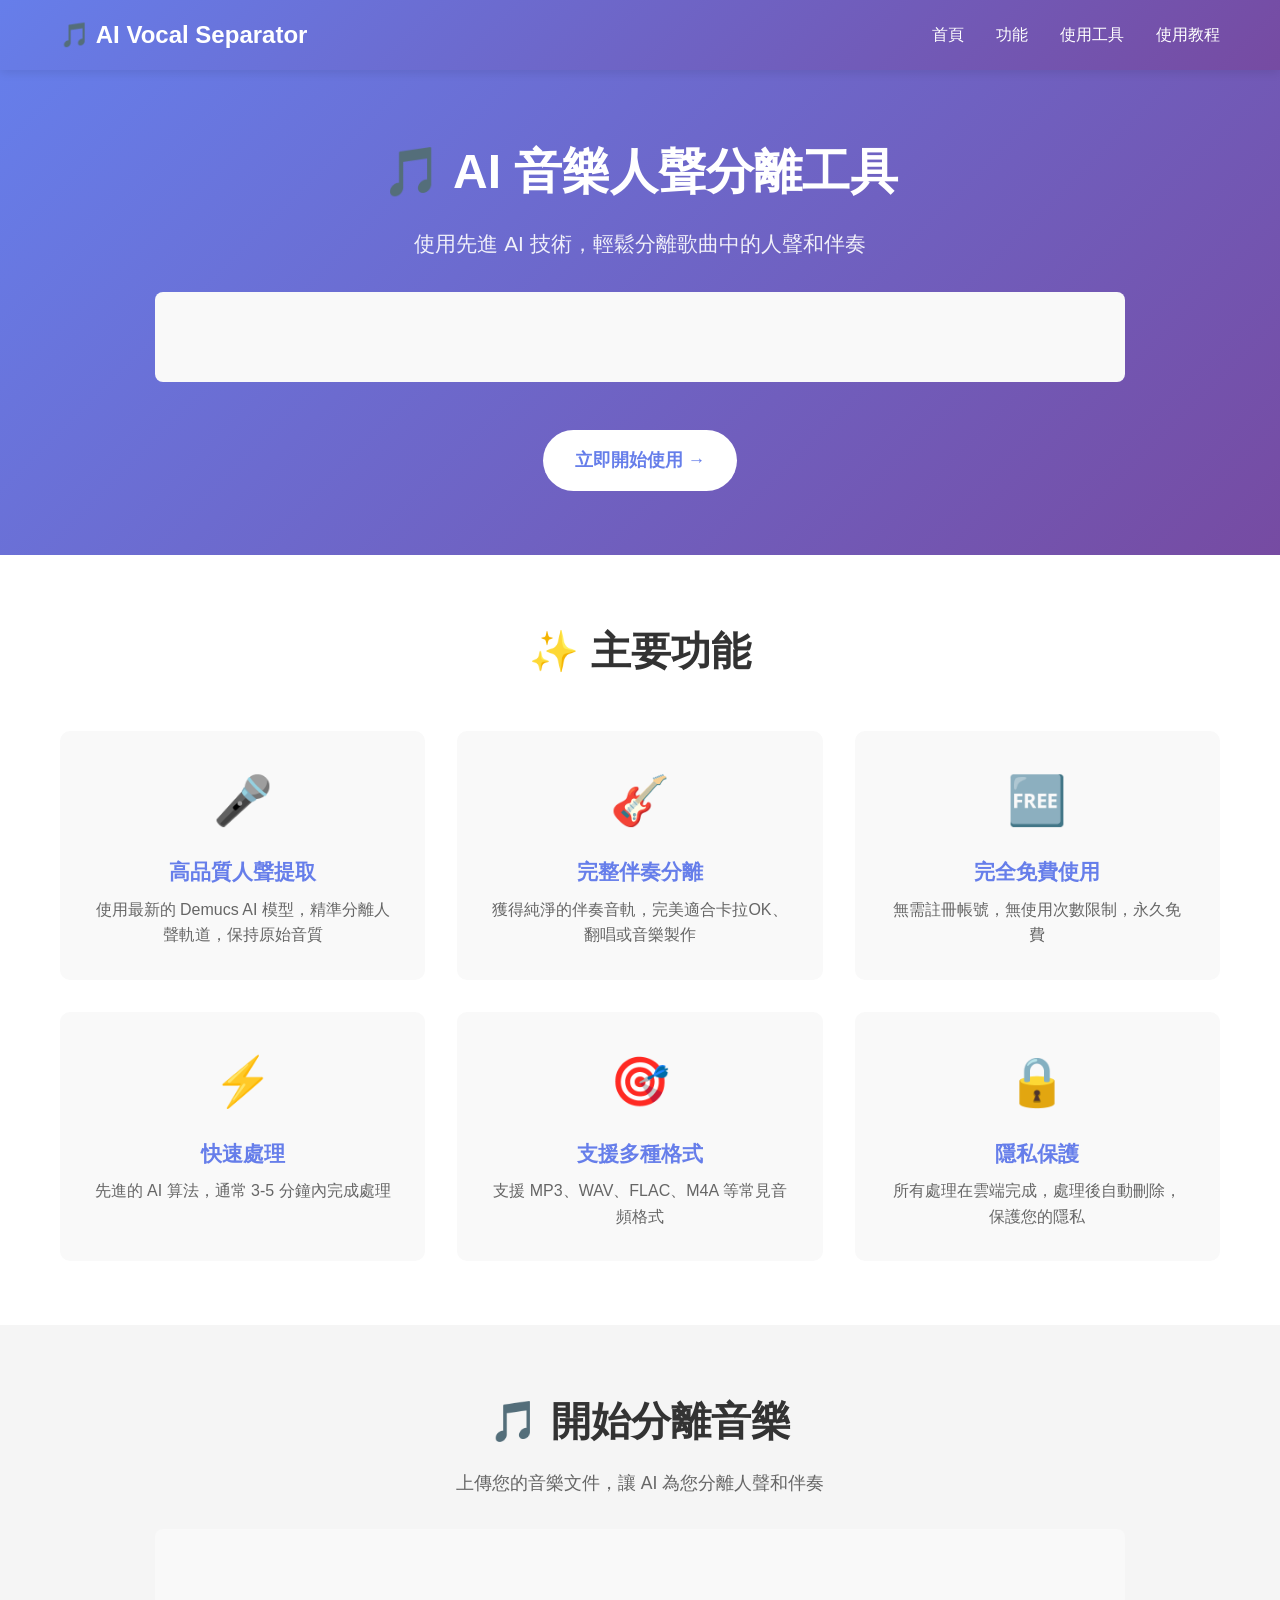
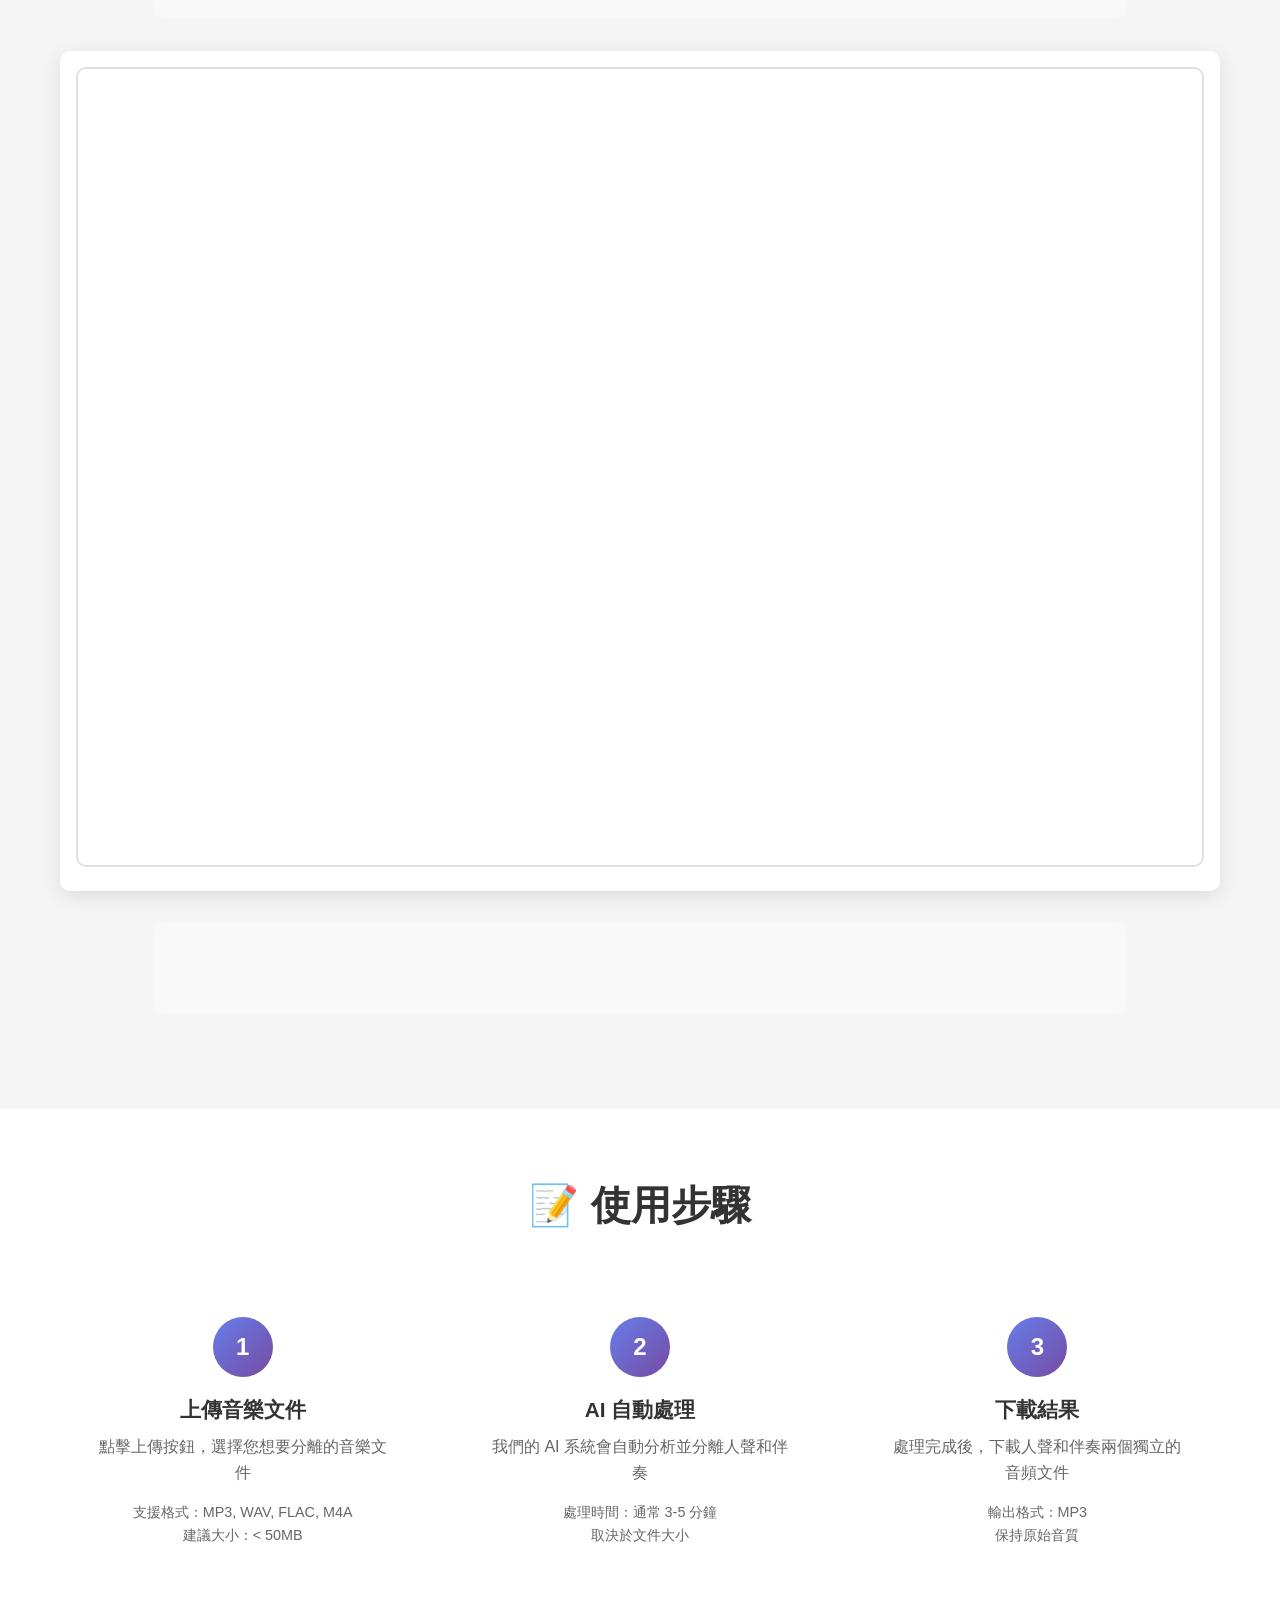
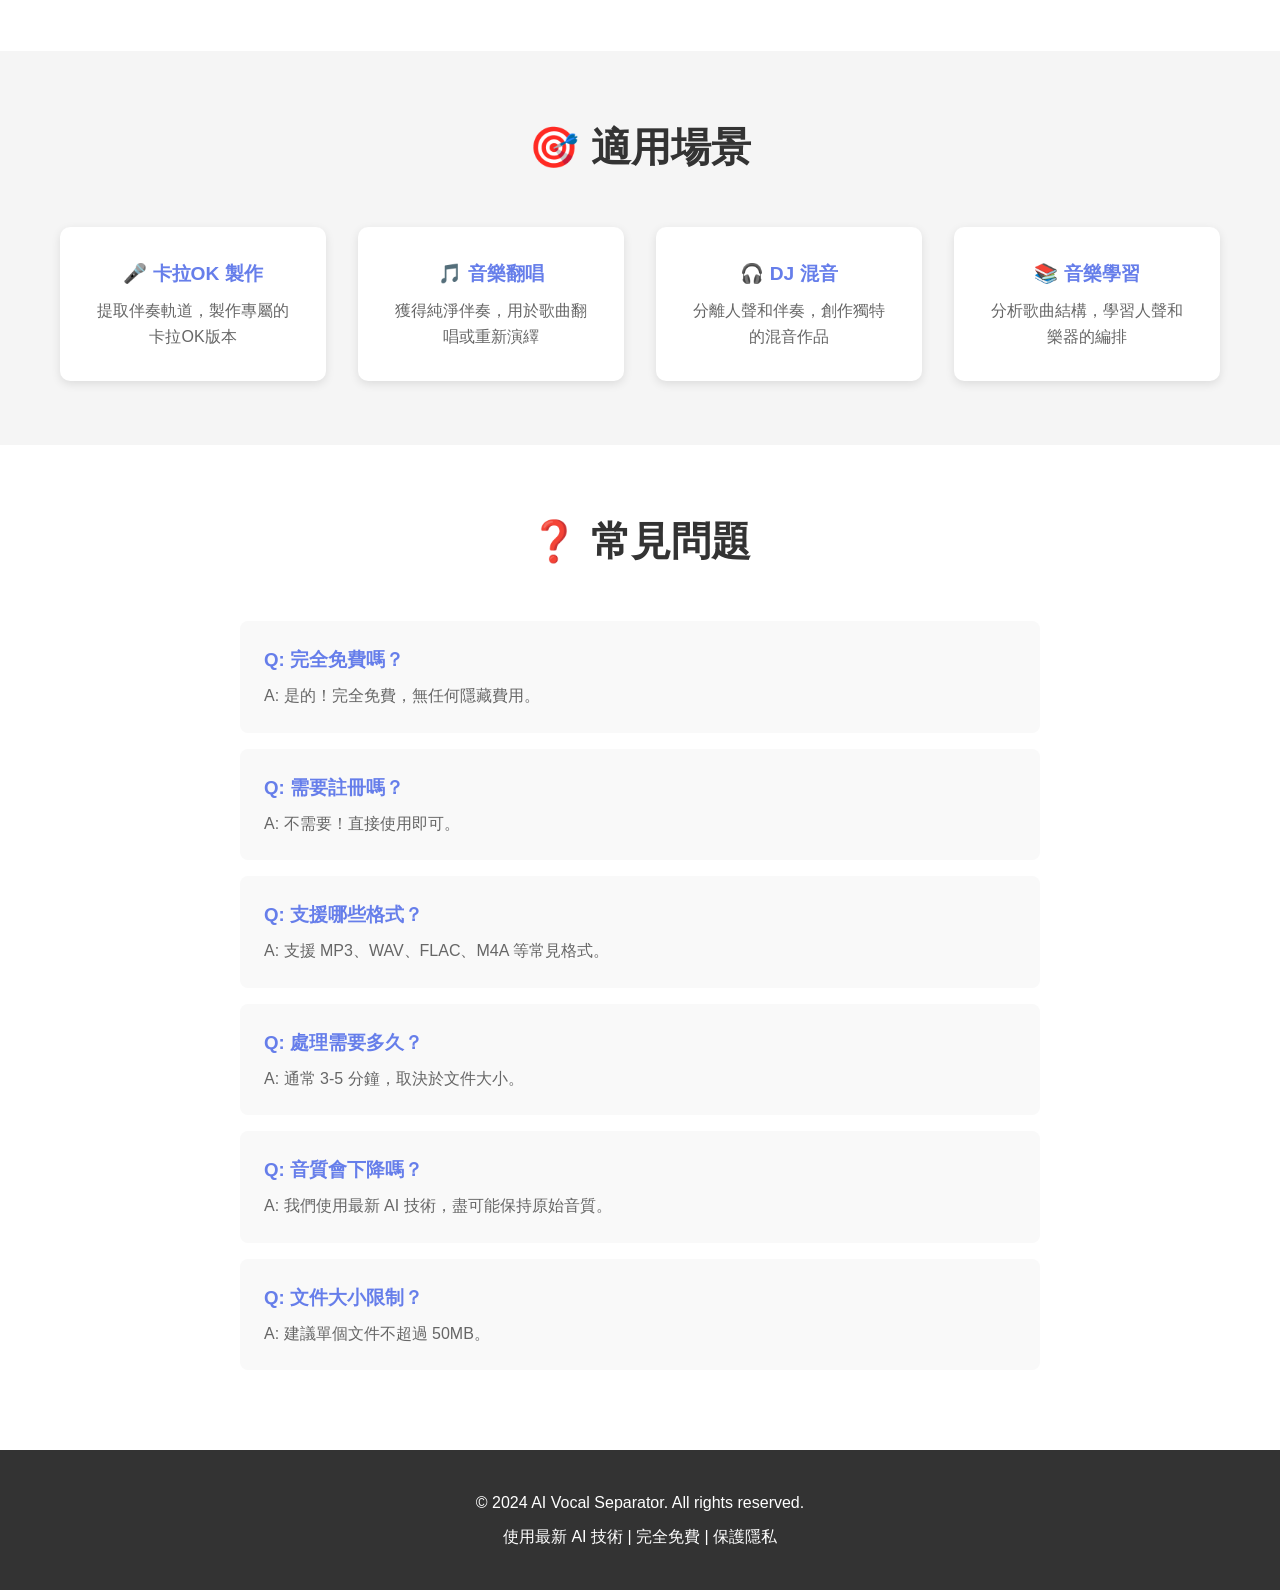
==== index.html @ 7d1c1df6 "Initial commit: Vocal Separator website" ====
<!DOCTYPE html>
<html lang="zh-TW">
<head>
    <meta charset="UTF-8">
    <meta name="viewport" content="width=device-width, initial-scale=1.0">
    <meta name="description" content="使用先進 AI 技術免費分離歌曲中的人聲和伴奏。支援 MP3、WAV 等格式，高品質輸出。">
    <meta name="keywords" content="vocal separator, 人聲分離, AI 音樂, 伴奏提取, karaoke maker">
    <title>🎵 AI 音樂人聲分離工具 - 免費在線使用</title>
    
    <!-- AdSense 代碼 - 在這裡添加你的 AdSense 代碼 -->
    <script async src="https://pagead2.googlesyndication.com/pagead/js/adsbygoogle.js?client=ca-pub-2844134165b0925"
     crossorigin="anonymous"></script>
    
    <link rel="stylesheet" href="styles.css">
</head>
<body>
    <!-- 頂部導航 -->
    <nav class="navbar">
        <div class="container">
            <div class="logo">🎵 AI Vocal Separator</div>
            <div class="nav-links">
                <a href="#home">首頁</a>
                <a href="#features">功能</a>
                <a href="#tool">使用工具</a>
                <a href="#how-to">使用教程</a>
            </div>
        </div>
    </nav>

    <!-- 主要內容 -->
    <main>
        <!-- 首頁區塊 -->
        <section id="home" class="hero">
            <div class="container">
                <h1>🎵 AI 音樂人聲分離工具</h1>
                <p class="subtitle">使用先進 AI 技術，輕鬆分離歌曲中的人聲和伴奏</p>
                
                <!-- AdSense 廣告位 1 -->
                <div class="ad-container">
                    <!-- 橫幅廣告 -->
                    <ins class="adsbygoogle"
                         style="display:block"
                         data-ad-client="ca-pub-2844134165b0925"
                         data-ad-slot="YOUR_AD_SLOT_ID"
                         data-ad-format="auto"
                         data-full-width-responsive="true"></ins>
                    <script>
                         (adsbygoogle = window.adsbygoogle || []).push({});
                    </script>
                </div>
                
                <a href="#tool" class="cta-button">立即開始使用 →</a>
            </div>
        </section>

        <!-- 功能介紹 -->
        <section id="features" class="features">
            <div class="container">
                <h2>✨ 主要功能</h2>
                <div class="feature-grid">
                    <div class="feature-card">
                        <div class="feature-icon">🎤</div>
                        <h3>高品質人聲提取</h3>
                        <p>使用最新的 Demucs AI 模型，精準分離人聲軌道，保持原始音質</p>
                    </div>
                    
                    <div class="feature-card">
                        <div class="feature-icon">🎸</div>
                        <h3>完整伴奏分離</h3>
                        <p>獲得純淨的伴奏音軌，完美適合卡拉OK、翻唱或音樂製作</p>
                    </div>
                    
                    <div class="feature-card">
                        <div class="feature-icon">🆓</div>
                        <h3>完全免費使用</h3>
                        <p>無需註冊帳號，無使用次數限制，永久免費</p>
                    </div>
                    
                    <div class="feature-card">
                        <div class="feature-icon">⚡</div>
                        <h3>快速處理</h3>
                        <p>先進的 AI 算法，通常 3-5 分鐘內完成處理</p>
                    </div>
                    
                    <div class="feature-card">
                        <div class="feature-icon">🎯</div>
                        <h3>支援多種格式</h3>
                        <p>支援 MP3、WAV、FLAC、M4A 等常見音頻格式</p>
                    </div>
                    
                    <div class="feature-card">
                        <div class="feature-icon">🔒</div>
                        <h3>隱私保護</h3>
                        <p>所有處理在雲端完成，處理後自動刪除，保護您的隱私</p>
                    </div>
                </div>
            </div>
        </section>

        <!-- 工具區塊 -->
        <section id="tool" class="tool-section">
            <div class="container">
                <h2>🎵 開始分離音樂</h2>
                <p class="section-subtitle">上傳您的音樂文件，讓 AI 為您分離人聲和伴奏</p>
                
                <!-- AdSense 廣告位 2 -->
                <div class="ad-container">
                    <ins class="adsbygoogle"
                         style="display:block"
                         data-ad-client="ca-pub-2844134165b0925"
                         data-ad-slot="YOUR_AD_SLOT_ID"
                         data-ad-format="auto"
                         data-full-width-responsive="true"></ins>
                    <script>
                         (adsbygoogle = window.adsbygoogle || []).push({});
                    </script>
                </div>
                
                <!-- 嵌入 HF Space -->
                <div class="tool-container">
                    <iframe 
                        src="https://winyoulife-vocal-separator.hf.space" 
                        frameborder="0"
                        width="100%"
                        height="800px"
                        style="border: 2px solid #e0e0e0; border-radius: 10px;">
                    </iframe>
                </div>
                
                <!-- AdSense 廣告位 3 -->
                <div class="ad-container">
                    <ins class="adsbygoogle"
                         style="display:block"
                         data-ad-client="ca-pub-2844134165b0925"
                         data-ad-slot="YOUR_AD_SLOT_ID"
                         data-ad-format="auto"
                         data-full-width-responsive="true"></ins>
                    <script>
                         (adsbygoogle = window.adsbygoogle || []).push({});
                    </script>
                </div>
            </div>
        </section>

        <!-- 使用教程 -->
        <section id="how-to" class="how-to">
            <div class="container">
                <h2>📝 使用步驟</h2>
                <div class="steps">
                    <div class="step">
                        <div class="step-number">1</div>
                        <h3>上傳音樂文件</h3>
                        <p>點擊上傳按鈕，選擇您想要分離的音樂文件</p>
                        <p class="step-detail">支援格式：MP3, WAV, FLAC, M4A<br>建議大小：< 50MB</p>
                    </div>
                    
                    <div class="step">
                        <div class="step-number">2</div>
                        <h3>AI 自動處理</h3>
                        <p>我們的 AI 系統會自動分析並分離人聲和伴奏</p>
                        <p class="step-detail">處理時間：通常 3-5 分鐘<br>取決於文件大小</p>
                    </div>
                    
                    <div class="step">
                        <div class="step-number">3</div>
                        <h3>下載結果</h3>
                        <p>處理完成後，下載人聲和伴奏兩個獨立的音頻文件</p>
                        <p class="step-detail">輸出格式：MP3<br>保持原始音質</p>
                    </div>
                </div>
            </div>
        </section>

        <!-- 使用場景 -->
        <section class="use-cases">
            <div class="container">
                <h2>🎯 適用場景</h2>
                <div class="use-case-grid">
                    <div class="use-case">
                        <h3>🎤 卡拉OK 製作</h3>
                        <p>提取伴奏軌道，製作專屬的卡拉OK版本</p>
                    </div>
                    <div class="use-case">
                        <h3>🎵 音樂翻唱</h3>
                        <p>獲得純淨伴奏，用於歌曲翻唱或重新演繹</p>
                    </div>
                    <div class="use-case">
                        <h3>🎧 DJ 混音</h3>
                        <p>分離人聲和伴奏，創作獨特的混音作品</p>
                    </div>
                    <div class="use-case">
                        <h3>📚 音樂學習</h3>
                        <p>分析歌曲結構，學習人聲和樂器的編排</p>
                    </div>
                </div>
            </div>
        </section>

        <!-- FAQ -->
        <section class="faq">
            <div class="container">
                <h2>❓ 常見問題</h2>
                <div class="faq-list">
                    <div class="faq-item">
                        <h3>Q: 完全免費嗎？</h3>
                        <p>A: 是的！完全免費，無任何隱藏費用。</p>
                    </div>
                    <div class="faq-item">
                        <h3>Q: 需要註冊嗎？</h3>
                        <p>A: 不需要！直接使用即可。</p>
                    </div>
                    <div class="faq-item">
                        <h3>Q: 支援哪些格式？</h3>
                        <p>A: 支援 MP3、WAV、FLAC、M4A 等常見格式。</p>
                    </div>
                    <div class="faq-item">
                        <h3>Q: 處理需要多久？</h3>
                        <p>A: 通常 3-5 分鐘，取決於文件大小。</p>
                    </div>
                    <div class="faq-item">
                        <h3>Q: 音質會下降嗎？</h3>
                        <p>A: 我們使用最新 AI 技術，盡可能保持原始音質。</p>
                    </div>
                    <div class="faq-item">
                        <h3>Q: 文件大小限制？</h3>
                        <p>A: 建議單個文件不超過 50MB。</p>
                    </div>
                </div>
            </div>
        </section>
    </main>

    <!-- 頁腳 -->
    <footer>
        <div class="container">
            <p>© 2024 AI Vocal Separator. All rights reserved.</p>
            <p>使用最新 AI 技術 | 完全免費 | 保護隱私</p>
        </div>
    </footer>

    <script src="script.js"></script>
</body>
</html>
---- styles.css ----
/* 全局樣式 */
* {
    margin: 0;
    padding: 0;
    box-sizing: border-box;
}

body {
    font-family: -apple-system, BlinkMacSystemFont, 'Segoe UI', Roboto, 'Helvetica Neue', Arial, sans-serif;
    line-height: 1.6;
    color: #333;
    background-color: #f5f5f5;
}

.container {
    max-width: 1200px;
    margin: 0 auto;
    padding: 0 20px;
}

/* 導航欄 */
.navbar {
    background: linear-gradient(135deg, #667eea 0%, #764ba2 100%);
    color: white;
    padding: 1rem 0;
    position: sticky;
    top: 0;
    z-index: 1000;
    box-shadow: 0 2px 10px rgba(0,0,0,0.1);
}

.navbar .container {
    display: flex;
    justify-content: space-between;
    align-items: center;
}

.logo {
    font-size: 1.5rem;
    font-weight: bold;
}

.nav-links {
    display: flex;
    gap: 2rem;
}

.nav-links a {
    color: white;
    text-decoration: none;
    transition: opacity 0.3s;
}

.nav-links a:hover {
    opacity: 0.8;
}

/* 主頁區塊 */
.hero {
    background: linear-gradient(135deg, #667eea 0%, #764ba2 100%);
    color: white;
    padding: 4rem 0;
    text-align: center;
}

.hero h1 {
    font-size: 3rem;
    margin-bottom: 1rem;
}

.subtitle {
    font-size: 1.3rem;
    margin-bottom: 2rem;
    opacity: 0.9;
}

.cta-button {
    display: inline-block;
    background: white;
    color: #667eea;
    padding: 1rem 2rem;
    border-radius: 50px;
    text-decoration: none;
    font-weight: bold;
    font-size: 1.1rem;
    transition: transform 0.3s, box-shadow 0.3s;
    margin-top: 1rem;
}

.cta-button:hover {
    transform: translateY(-2px);
    box-shadow: 0 10px 20px rgba(0,0,0,0.2);
}

/* 廣告容器 */
.ad-container {
    margin: 2rem auto;
    max-width: 970px;
    min-height: 90px;
    display: flex;
    justify-content: center;
    align-items: center;
    background: #f9f9f9;
    border-radius: 8px;
    padding: 10px;
}

/* 功能區塊 */
.features {
    padding: 4rem 0;
    background: white;
}

.features h2 {
    text-align: center;
    font-size: 2.5rem;
    margin-bottom: 3rem;
    color: #333;
}

.feature-grid {
    display: grid;
    grid-template-columns: repeat(auto-fit, minmax(300px, 1fr));
    gap: 2rem;
}

.feature-card {
    background: #f9f9f9;
    padding: 2rem;
    border-radius: 10px;
    text-align: center;
    transition: transform 0.3s, box-shadow 0.3s;
}

.feature-card:hover {
    transform: translateY(-5px);
    box-shadow: 0 10px 30px rgba(0,0,0,0.1);
}

.feature-icon {
    font-size: 3rem;
    margin-bottom: 1rem;
}

.feature-card h3 {
    font-size: 1.3rem;
    margin-bottom: 0.5rem;
    color: #667eea;
}

.feature-card p {
    color: #666;
}

/* 工具區塊 */
.tool-section {
    padding: 4rem 0;
    background: #f5f5f5;
}

.tool-section h2 {
    text-align: center;
    font-size: 2.5rem;
    margin-bottom: 1rem;
    color: #333;
}

.section-subtitle {
    text-align: center;
    font-size: 1.1rem;
    color: #666;
    margin-bottom: 2rem;
}

.tool-container {
    background: white;
    border-radius: 10px;
    padding: 1rem;
    box-shadow: 0 5px 20px rgba(0,0,0,0.1);
    margin: 2rem 0;
}

.tool-container iframe {
    width: 100%;
    min-height: 800px;
    border: none;
    border-radius: 8px;
}

/* 使用步驟 */
.how-to {
    padding: 4rem 0;
    background: white;
}

.how-to h2 {
    text-align: center;
    font-size: 2.5rem;
    margin-bottom: 3rem;
    color: #333;
}

.steps {
    display: grid;
    grid-template-columns: repeat(auto-fit, minmax(300px, 1fr));
    gap: 2rem;
}

.step {
    text-align: center;
    padding: 2rem;
}

.step-number {
    width: 60px;
    height: 60px;
    background: linear-gradient(135deg, #667eea 0%, #764ba2 100%);
    color: white;
    border-radius: 50%;
    display: flex;
    align-items: center;
    justify-content: center;
    font-size: 1.5rem;
    font-weight: bold;
    margin: 0 auto 1rem;
}

.step h3 {
    font-size: 1.3rem;
    margin-bottom: 0.5rem;
    color: #333;
}

.step p {
    color: #666;
    margin-bottom: 0.5rem;
}

.step-detail {
    font-size: 0.9rem;
    color: #999;
    margin-top: 1rem;
}

/* 使用場景 */
.use-cases {
    padding: 4rem 0;
    background: #f5f5f5;
}

.use-cases h2 {
    text-align: center;
    font-size: 2.5rem;
    margin-bottom: 3rem;
    color: #333;
}

.use-case-grid {
    display: grid;
    grid-template-columns: repeat(auto-fit, minmax(250px, 1fr));
    gap: 2rem;
}

.use-case {
    background: white;
    padding: 2rem;
    border-radius: 10px;
    text-align: center;
    box-shadow: 0 3px 10px rgba(0,0,0,0.1);
}

.use-case h3 {
    font-size: 1.2rem;
    margin-bottom: 0.5rem;
    color: #667eea;
}

.use-case p {
    color: #666;
}

/* FAQ */
.faq {
    padding: 4rem 0;
    background: white;
}

.faq h2 {
    text-align: center;
    font-size: 2.5rem;
    margin-bottom: 3rem;
    color: #333;
}

.faq-list {
    max-width: 800px;
    margin: 0 auto;
}

.faq-item {
    background: #f9f9f9;
    padding: 1.5rem;
    border-radius: 8px;
    margin-bottom: 1rem;
}

.faq-item h3 {
    color: #667eea;
    margin-bottom: 0.5rem;
}

.faq-item p {
    color: #666;
}

/* 頁腳 */
footer {
    background: #333;
    color: white;
    text-align: center;
    padding: 2rem 0;
}

footer p {
    margin: 0.5rem 0;
}

/* 響應式設計 */
@media (max-width: 768px) {
    .hero h1 {
        font-size: 2rem;
    }
    
    .subtitle {
        font-size: 1rem;
    }
    
    .nav-links {
        gap: 1rem;
        font-size: 0.9rem;
    }
    
    .feature-grid,
    .steps,
    .use-case-grid {
        grid-template-columns: 1fr;
    }
    
    .tool-container iframe {
        min-height: 600px;
    }
}
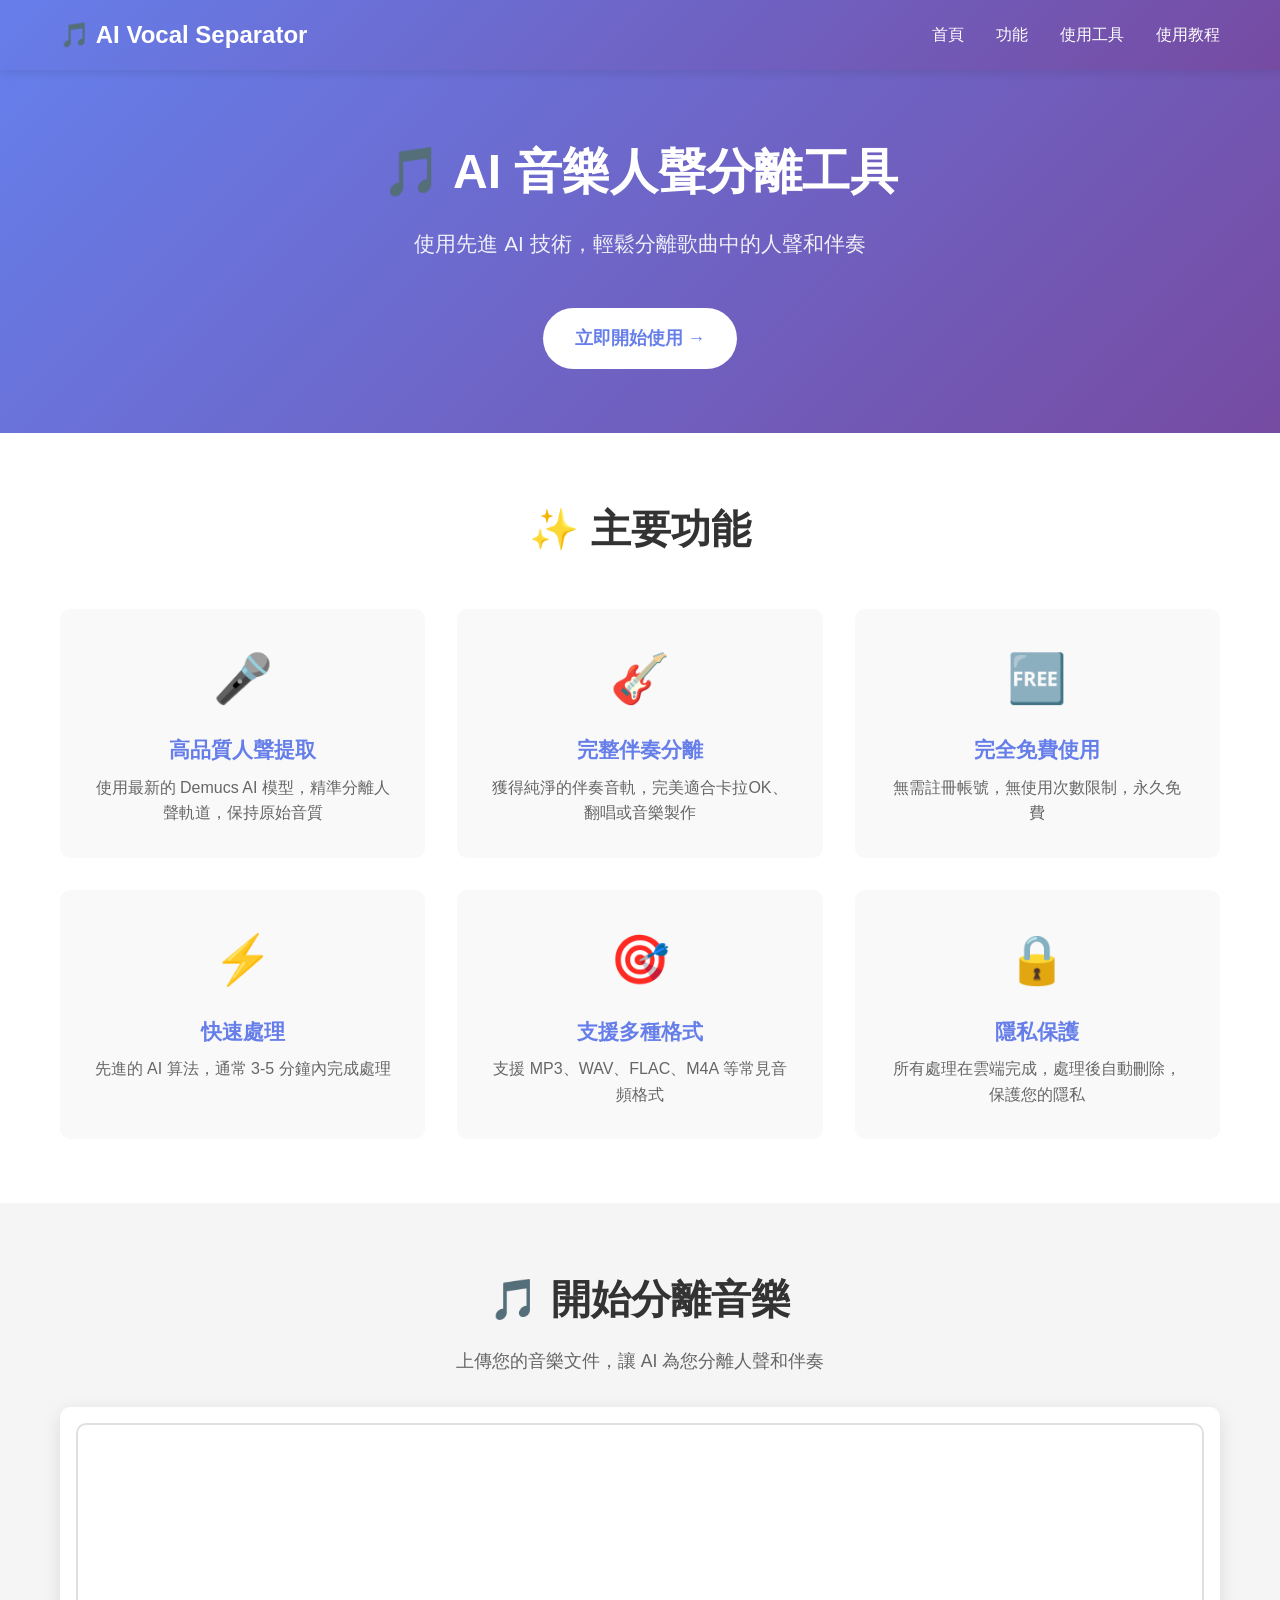
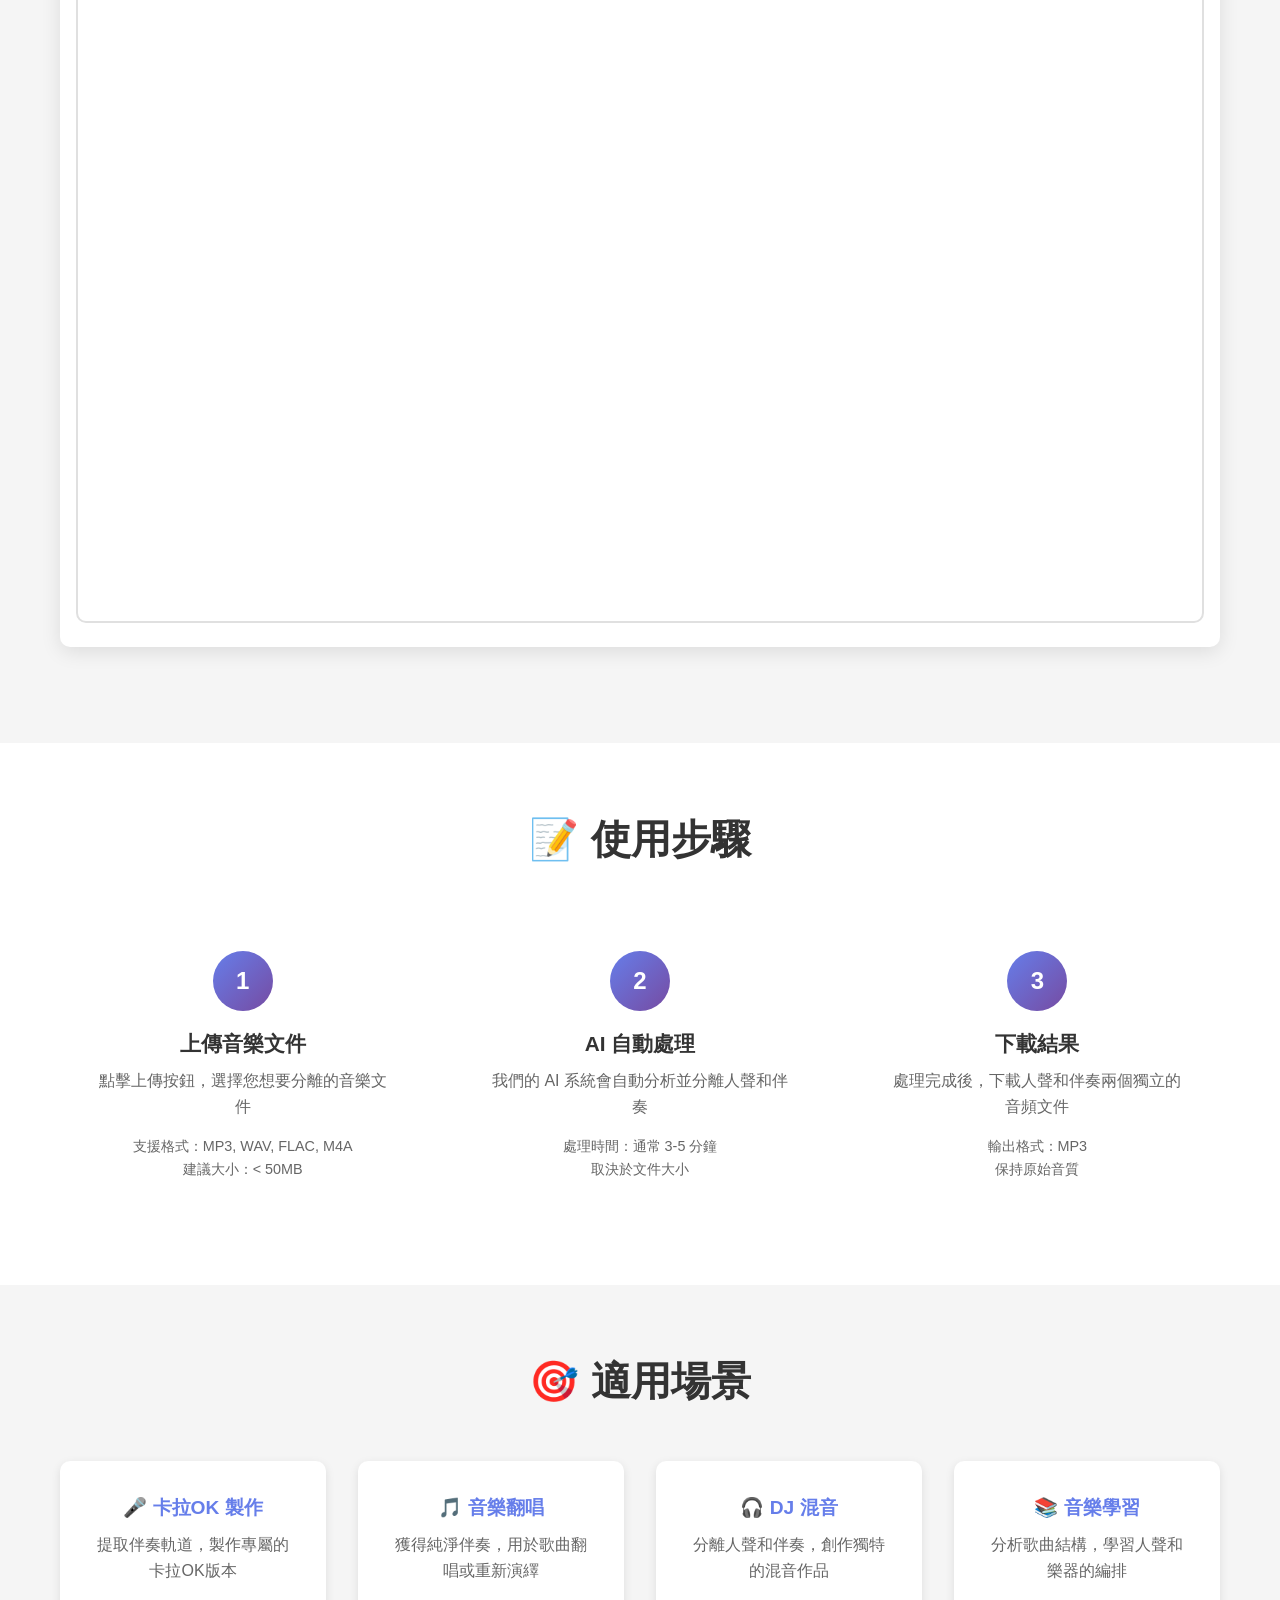
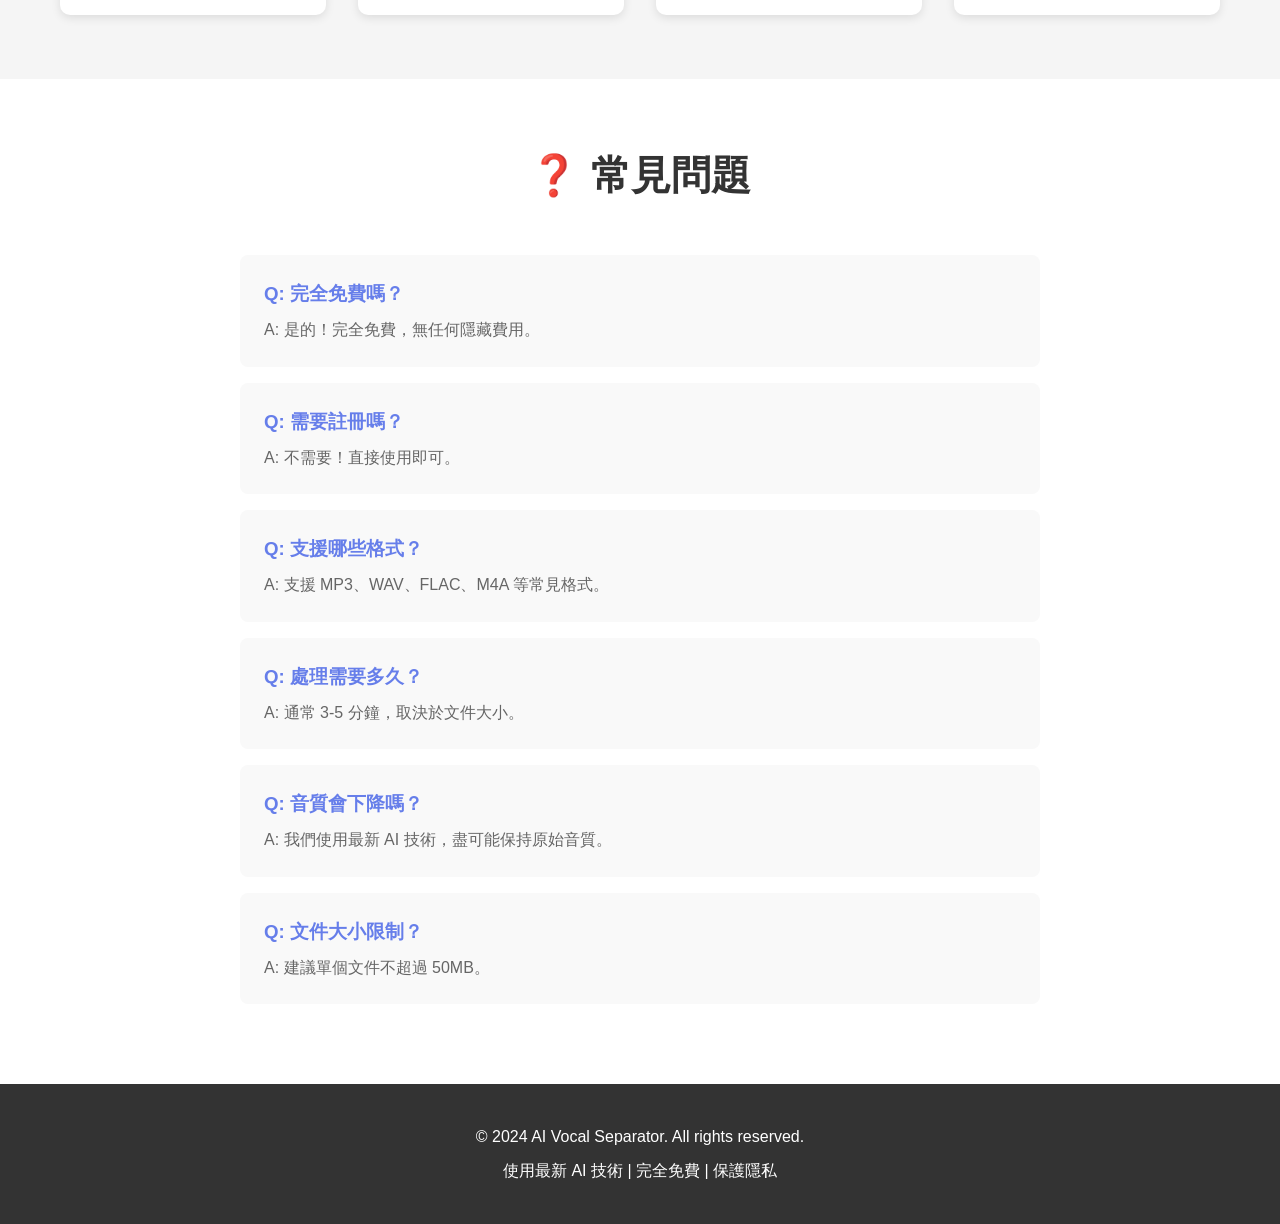
==== commit 48f95c4a: "修正 AdSense Publisher ID 為正確的 ca-pub-2844313416500915" ====
--- a/index.html
+++ b/index.html
@@ -7,8 +7,8 @@
     <meta name="keywords" content="vocal separator, 人聲分離, AI 音樂, 伴奏提取, karaoke maker">
     <title>🎵 AI 音樂人聲分離工具 - 免費在線使用</title>
     
-    <!-- AdSense 代碼 - 在這裡添加你的 AdSense 代碼 -->
-    <script async src="https://pagead2.googlesyndication.com/pagead/js/adsbygoogle.js?client=ca-pub-2844134165b0925"
+    <!-- Google AdSense 驗證代碼 -->
+    <script async src="https://pagead2.googlesyndication.com/pagead/js/adsbygoogle.js?client=ca-pub-2844313416500915"
      crossorigin="anonymous"></script>
     
     <link rel="stylesheet" href="styles.css">
@@ -35,12 +35,12 @@
                 <h1>🎵 AI 音樂人聲分離工具</h1>
                 <p class="subtitle">使用先進 AI 技術，輕鬆分離歌曲中的人聲和伴奏</p>
                 
-                <!-- AdSense 廣告位 1 -->
+                <!-- AdSense 廣告位 1 - 審核通過後啟用 -->
+                <!-- 
                 <div class="ad-container">
-                    <!-- 橫幅廣告 -->
                     <ins class="adsbygoogle"
                          style="display:block"
-                         data-ad-client="ca-pub-2844134165b0925"
+                         data-ad-client="ca-pub-2844313416500915"
                          data-ad-slot="YOUR_AD_SLOT_ID"
                          data-ad-format="auto"
                          data-full-width-responsive="true"></ins>
@@ -48,6 +48,7 @@
                          (adsbygoogle = window.adsbygoogle || []).push({});
                     </script>
                 </div>
+                -->
                 
                 <a href="#tool" class="cta-button">立即開始使用 →</a>
             </div>
@@ -103,11 +104,12 @@
                 <h2>🎵 開始分離音樂</h2>
                 <p class="section-subtitle">上傳您的音樂文件，讓 AI 為您分離人聲和伴奏</p>
                 
-                <!-- AdSense 廣告位 2 -->
+                <!-- AdSense 廣告位 2 - 審核通過後啟用 -->
+                <!-- 
                 <div class="ad-container">
                     <ins class="adsbygoogle"
                          style="display:block"
-                         data-ad-client="ca-pub-2844134165b0925"
+                         data-ad-client="ca-pub-2844313416500915"
                          data-ad-slot="YOUR_AD_SLOT_ID"
                          data-ad-format="auto"
                          data-full-width-responsive="true"></ins>
@@ -115,6 +117,7 @@
                          (adsbygoogle = window.adsbygoogle || []).push({});
                     </script>
                 </div>
+                -->
                 
                 <!-- 嵌入 HF Space -->
                 <div class="tool-container">
@@ -127,11 +130,12 @@
                     </iframe>
                 </div>
                 
-                <!-- AdSense 廣告位 3 -->
+                <!-- AdSense 廣告位 3 - 審核通過後啟用 -->
+                <!-- 
                 <div class="ad-container">
                     <ins class="adsbygoogle"
                          style="display:block"
-                         data-ad-client="ca-pub-2844134165b0925"
+                         data-ad-client="ca-pub-2844313416500915"
                          data-ad-slot="YOUR_AD_SLOT_ID"
                          data-ad-format="auto"
                          data-full-width-responsive="true"></ins>
@@ -139,6 +143,7 @@
                          (adsbygoogle = window.adsbygoogle || []).push({});
                     </script>
                 </div>
+                -->
             </div>
         </section>
 
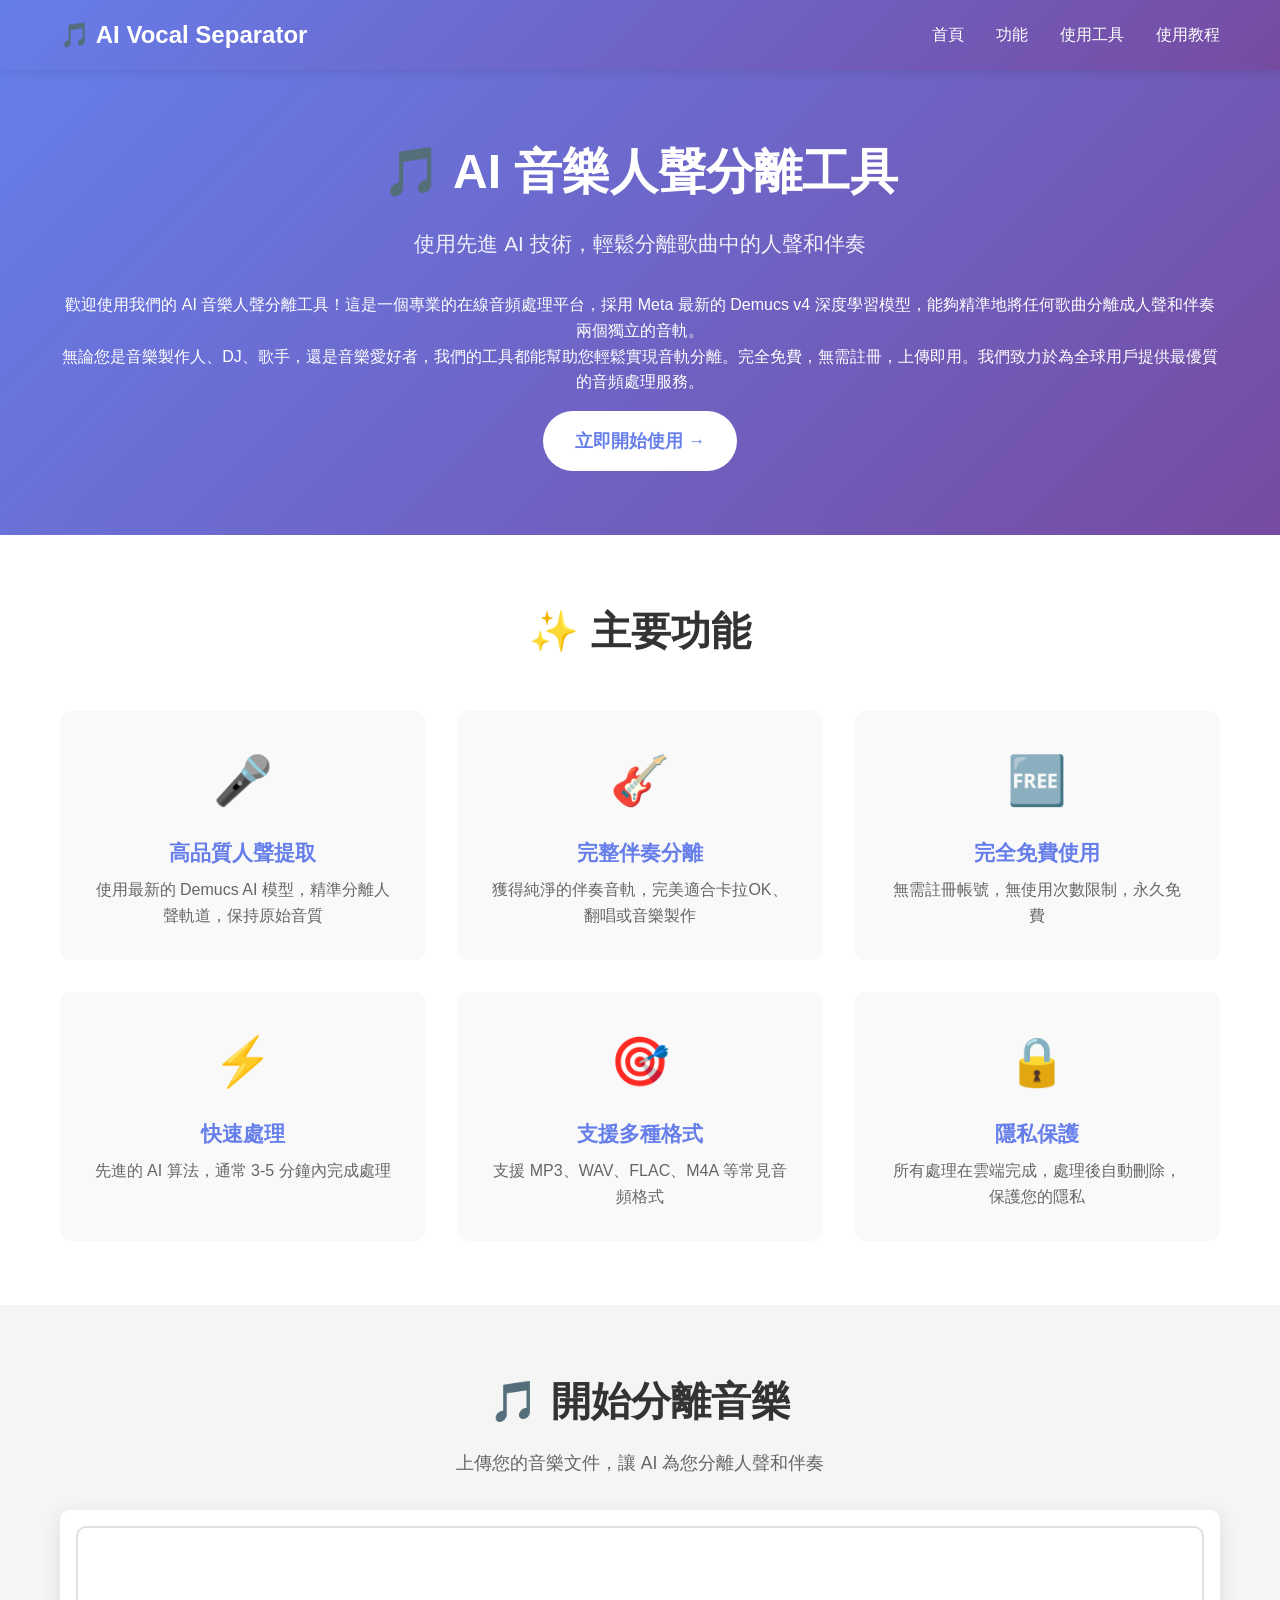
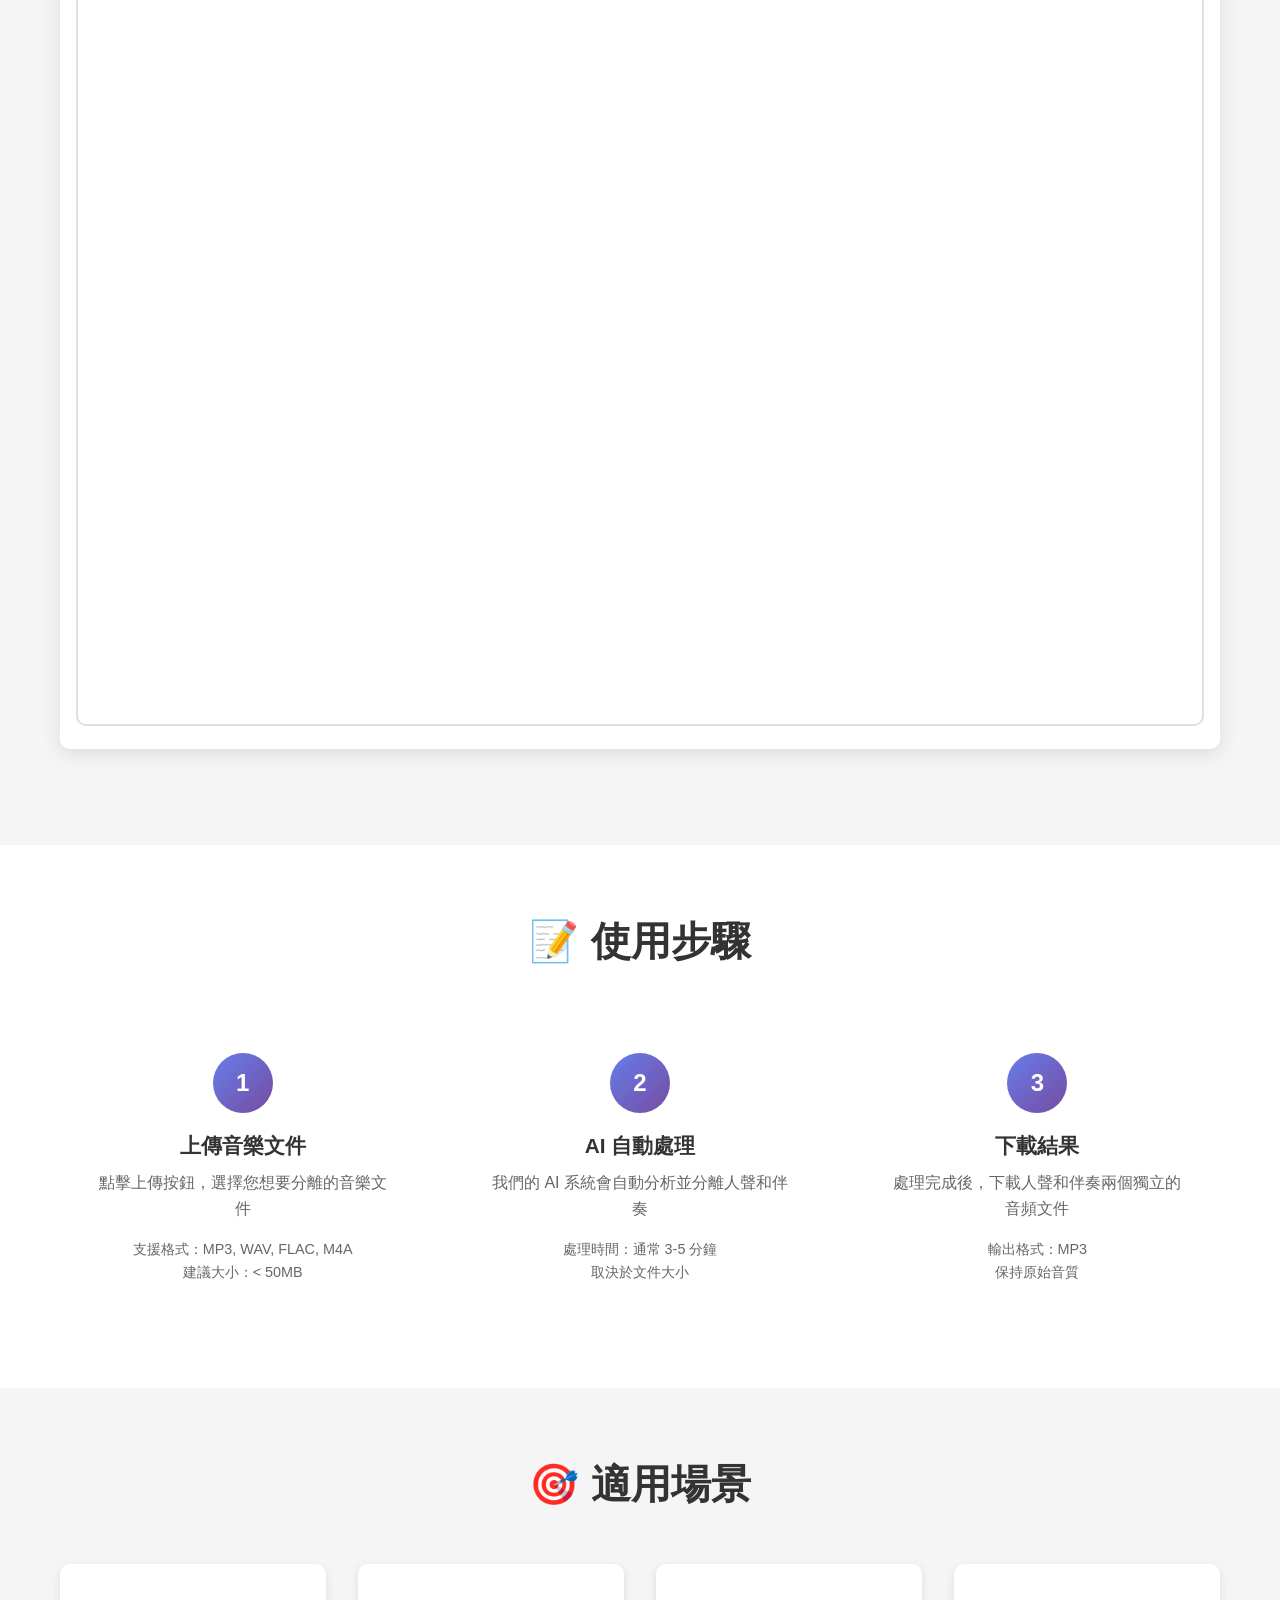
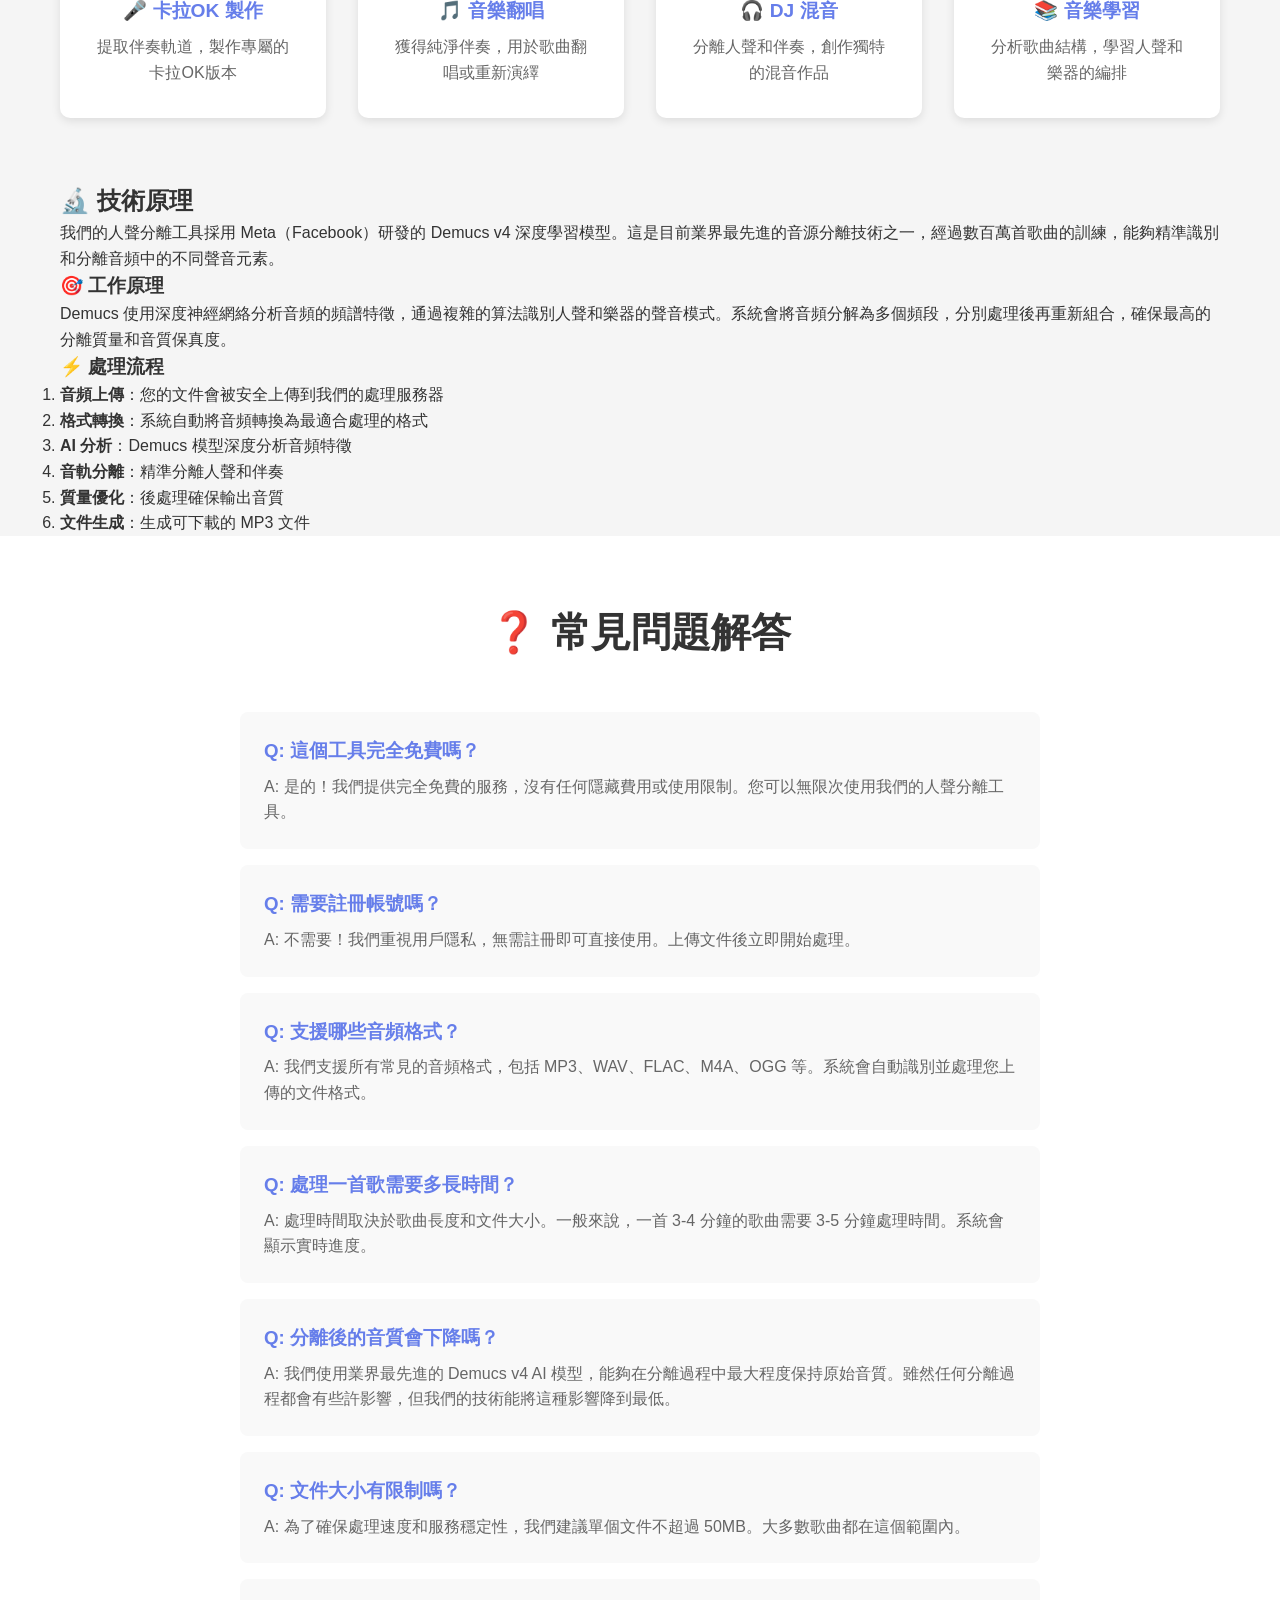
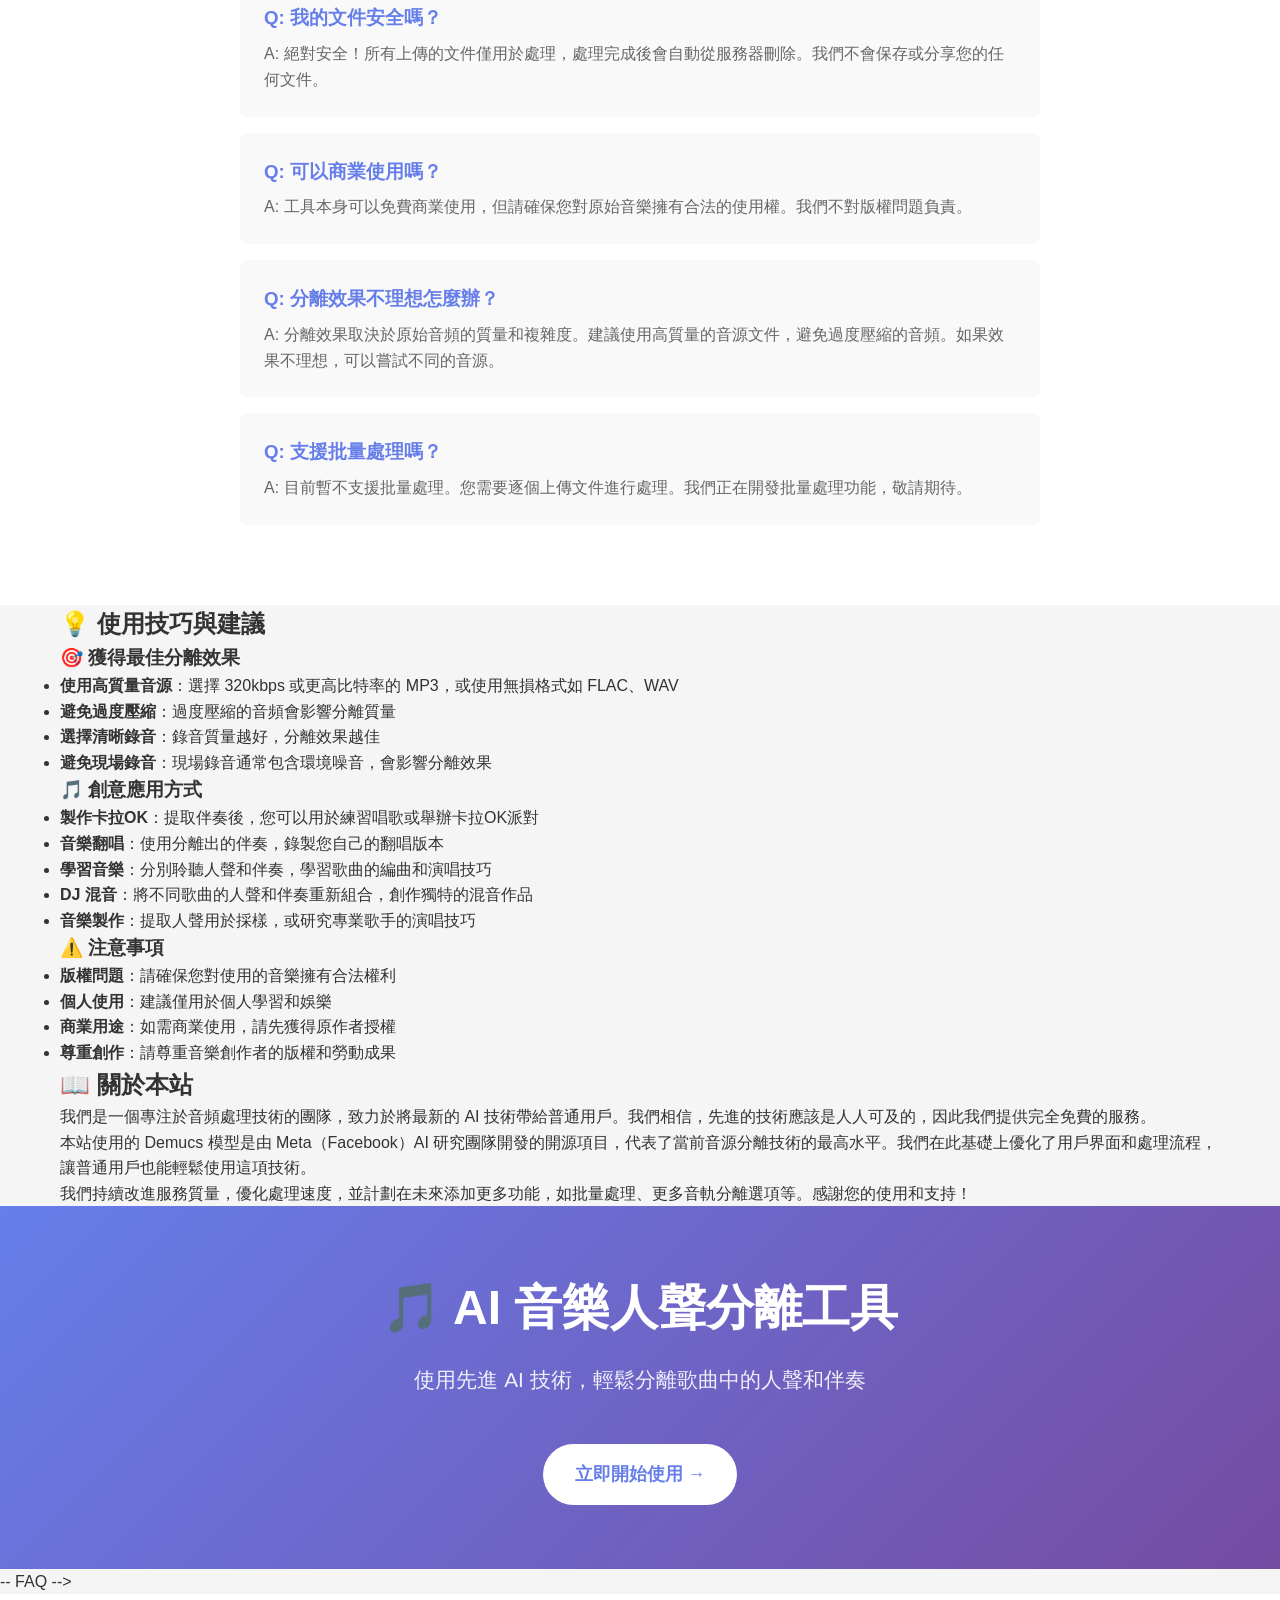
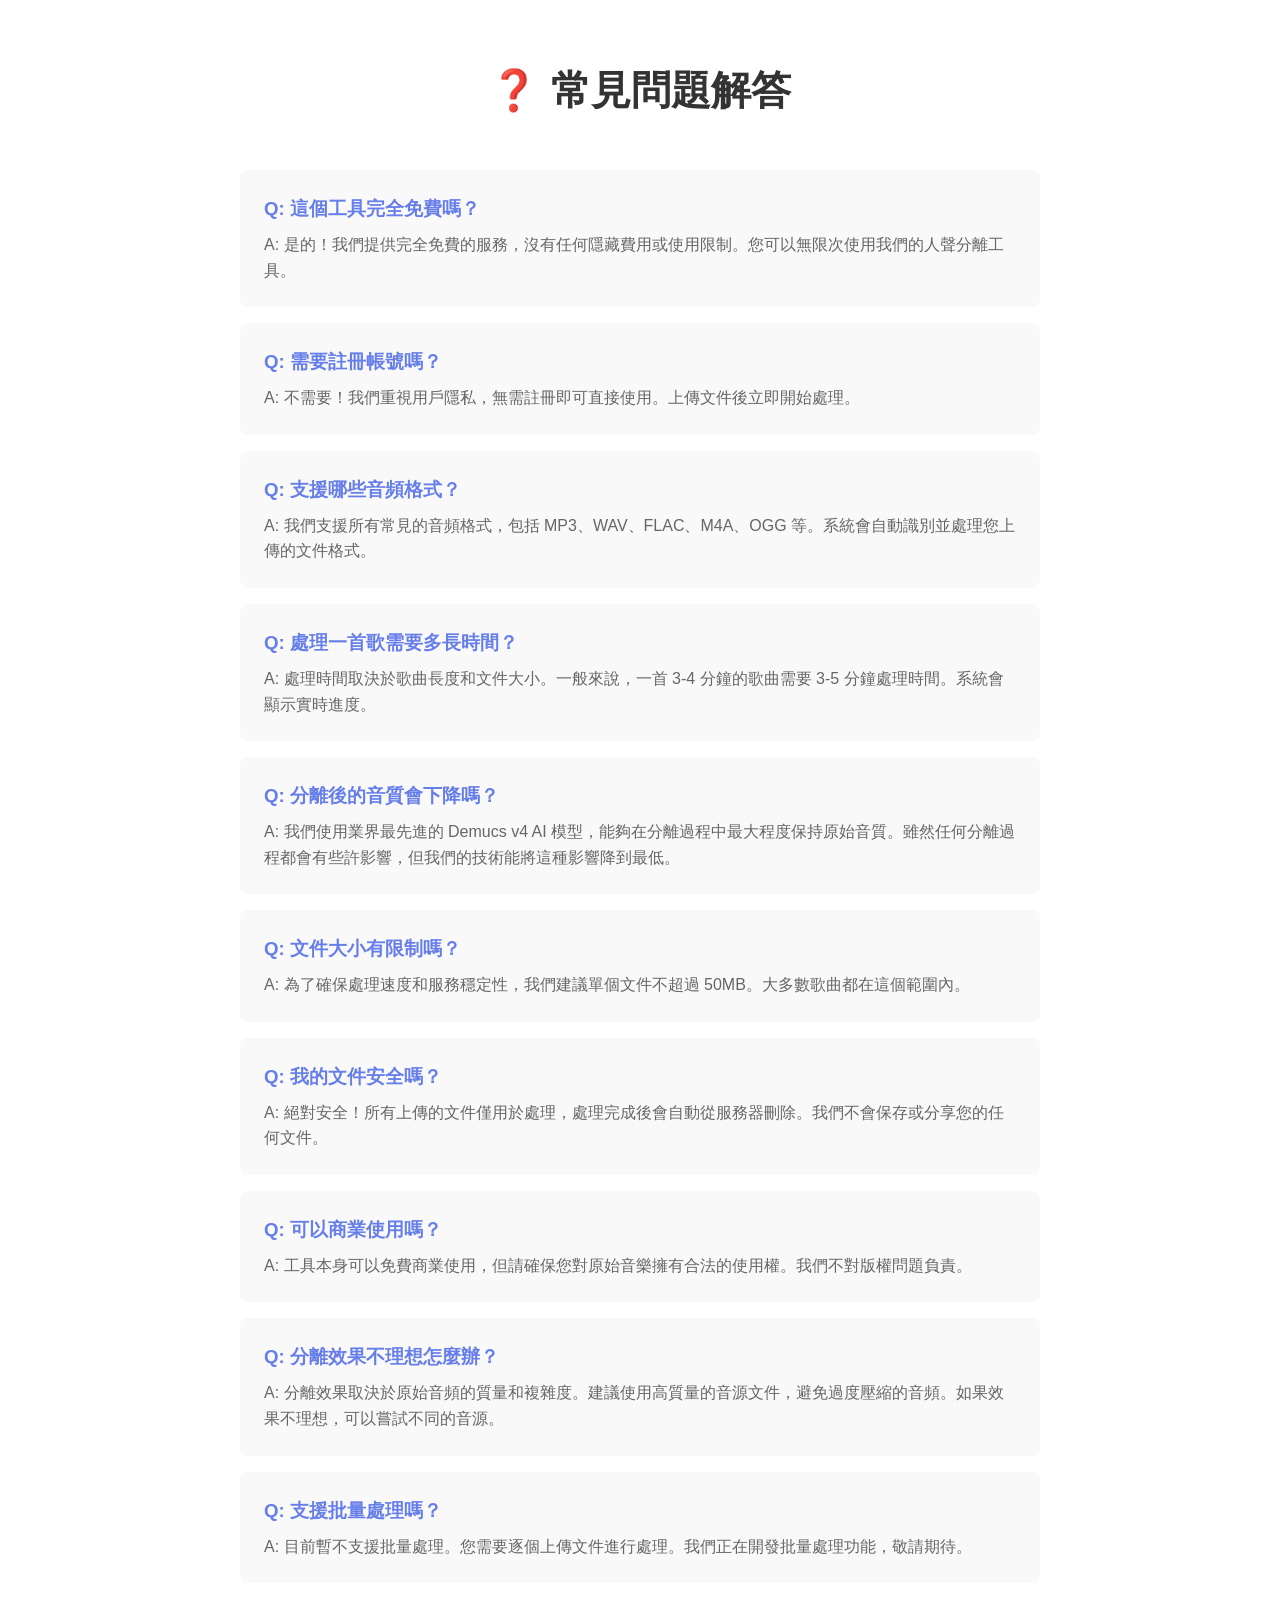
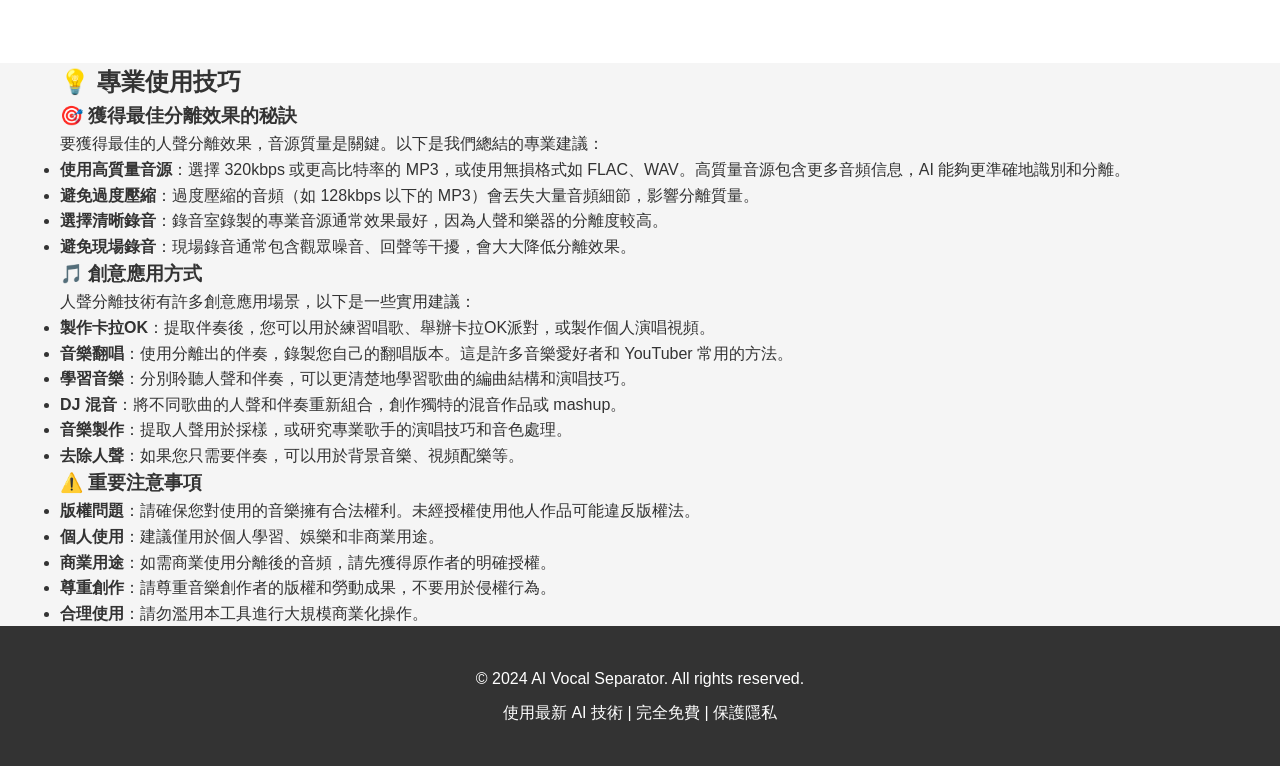
==== commit fccb8087: "Add Monetag advertising code to start monetization" ====
--- a/index.html
+++ b/index.html
@@ -11,6 +11,9 @@
     <script async src="https://pagead2.googlesyndication.com/pagead/js/adsbygoogle.js?client=ca-pub-2844313416500915"
      crossorigin="anonymous"></script>
     
+    <!-- Monetag 廣告代碼 -->
+    <script src="https://fpyf8.com/88/tag.min.js" data-zone="187752" async data-cfasync="false"></script>
+    
     <link rel="stylesheet" href="styles.css">
 </head>
 <body>
@@ -35,6 +38,13 @@
                 <h1>🎵 AI 音樂人聲分離工具</h1>
                 <p class="subtitle">使用先進 AI 技術，輕鬆分離歌曲中的人聲和伴奏</p>
                 
+                <!-- 原創內容介紹 -->
+                <div class="intro-content">
+                    <p>歡迎使用我們的 AI 音樂人聲分離工具！這是一個專業的在線音頻處理平台，採用 Meta 最新的 Demucs v4 深度學習模型，能夠精準地將任何歌曲分離成人聲和伴奏兩個獨立的音軌。</p>
+                    
+                    <p>無論您是音樂製作人、DJ、歌手，還是音樂愛好者，我們的工具都能幫助您輕鬆實現音軌分離。完全免費，無需註冊，上傳即用。我們致力於為全球用戶提供最優質的音頻處理服務。</p>
+                </div>
+                
                 <!-- AdSense 廣告位 1 - 審核通過後啟用 -->
                 <!-- 
                 <div class="ad-container">
@@ -201,35 +211,230 @@
             </div>
         </section>
 
+        <!-- 技術說明 -->
+        <section class="tech-info">
+            <div class="container">
+                <h2>🔬 技術原理</h2>
+                <div class="tech-content">
+                    <p>我們的人聲分離工具採用 Meta（Facebook）研發的 Demucs v4 深度學習模型。這是目前業界最先進的音源分離技術之一，經過數百萬首歌曲的訓練，能夠精準識別和分離音頻中的不同聲音元素。</p>
+                    
+                    <h3>🎯 工作原理</h3>
+                    <p>Demucs 使用深度神經網絡分析音頻的頻譜特徵，通過複雜的算法識別人聲和樂器的聲音模式。系統會將音頻分解為多個頻段，分別處理後再重新組合，確保最高的分離質量和音質保真度。</p>
+                    
+                    <h3>⚡ 處理流程</h3>
+                    <ol>
+                        <li><strong>音頻上傳</strong>：您的文件會被安全上傳到我們的處理服務器</li>
+                        <li><strong>格式轉換</strong>：系統自動將音頻轉換為最適合處理的格式</li>
+                        <li><strong>AI 分析</strong>：Demucs 模型深度分析音頻特徵</li>
+                        <li><strong>音軌分離</strong>：精準分離人聲和伴奏</li>
+                        <li><strong>質量優化</strong>：後處理確保輸出音質</li>
+                        <li><strong>文件生成</strong>：生成可下載的 MP3 文件</li>
+                    </ol>
+                </div>
+            </div>
+        </section>
+
         <!-- FAQ -->
         <section class="faq">
             <div class="container">
-                <h2>❓ 常見問題</h2>
+                <h2>❓ 常見問題解答</h2>
                 <div class="faq-list">
                     <div class="faq-item">
-                        <h3>Q: 完全免費嗎？</h3>
-                        <p>A: 是的！完全免費，無任何隱藏費用。</p>
-                    </div>
-                    <div class="faq-item">
-                        <h3>Q: 需要註冊嗎？</h3>
-                        <p>A: 不需要！直接使用即可。</p>
-                    </div>
-                    <div class="faq-item">
-                        <h3>Q: 支援哪些格式？</h3>
-                        <p>A: 支援 MP3、WAV、FLAC、M4A 等常見格式。</p>
-                    </div>
-                    <div class="faq-item">
-                        <h3>Q: 處理需要多久？</h3>
-                        <p>A: 通常 3-5 分鐘，取決於文件大小。</p>
-                    </div>
-                    <div class="faq-item">
-                        <h3>Q: 音質會下降嗎？</h3>
-                        <p>A: 我們使用最新 AI 技術，盡可能保持原始音質。</p>
-                    </div>
-                    <div class="faq-item">
-                        <h3>Q: 文件大小限制？</h3>
-                        <p>A: 建議單個文件不超過 50MB。</p>
-                    </div>
+                        <h3>Q: 這個工具完全免費嗎？</h3>
+                        <p>A: 是的！我們提供完全免費的服務，沒有任何隱藏費用或使用限制。您可以無限次使用我們的人聲分離工具。</p>
+                    </div>
+                    <div class="faq-item">
+                        <h3>Q: 需要註冊帳號嗎？</h3>
+                        <p>A: 不需要！我們重視用戶隱私，無需註冊即可直接使用。上傳文件後立即開始處理。</p>
+                    </div>
+                    <div class="faq-item">
+                        <h3>Q: 支援哪些音頻格式？</h3>
+                        <p>A: 我們支援所有常見的音頻格式，包括 MP3、WAV、FLAC、M4A、OGG 等。系統會自動識別並處理您上傳的文件格式。</p>
+                    </div>
+                    <div class="faq-item">
+                        <h3>Q: 處理一首歌需要多長時間？</h3>
+                        <p>A: 處理時間取決於歌曲長度和文件大小。一般來說，一首 3-4 分鐘的歌曲需要 3-5 分鐘處理時間。系統會顯示實時進度。</p>
+                    </div>
+                    <div class="faq-item">
+                        <h3>Q: 分離後的音質會下降嗎？</h3>
+                        <p>A: 我們使用業界最先進的 Demucs v4 AI 模型，能夠在分離過程中最大程度保持原始音質。雖然任何分離過程都會有些許影響，但我們的技術能將這種影響降到最低。</p>
+                    </div>
+                    <div class="faq-item">
+                        <h3>Q: 文件大小有限制嗎？</h3>
+                        <p>A: 為了確保處理速度和服務穩定性，我們建議單個文件不超過 50MB。大多數歌曲都在這個範圍內。</p>
+                    </div>
+                    <div class="faq-item">
+                        <h3>Q: 我的文件安全嗎？</h3>
+                        <p>A: 絕對安全！所有上傳的文件僅用於處理，處理完成後會自動從服務器刪除。我們不會保存或分享您的任何文件。</p>
+                    </div>
+                    <div class="faq-item">
+                        <h3>Q: 可以商業使用嗎？</h3>
+                        <p>A: 工具本身可以免費商業使用，但請確保您對原始音樂擁有合法的使用權。我們不對版權問題負責。</p>
+                    </div>
+                    <div class="faq-item">
+                        <h3>Q: 分離效果不理想怎麼辦？</h3>
+                        <p>A: 分離效果取決於原始音頻的質量和複雜度。建議使用高質量的音源文件，避免過度壓縮的音頻。如果效果不理想，可以嘗試不同的音源。</p>
+                    </div>
+                    <div class="faq-item">
+                        <h3>Q: 支援批量處理嗎？</h3>
+                        <p>A: 目前暫不支援批量處理。您需要逐個上傳文件進行處理。我們正在開發批量處理功能，敬請期待。</p>
+                    </div>
+                </div>
+            </div>
+        </section>
+
+        <!-- 使用技巧 -->
+        <section class="tips">
+            <div class="container">
+                <h2>💡 使用技巧與建議</h2>
+                <div class="tips-content">
+                    <h3>🎯 獲得最佳分離效果</h3>
+                    <ul>
+                        <li><strong>使用高質量音源</strong>：選擇 320kbps 或更高比特率的 MP3，或使用無損格式如 FLAC、WAV</li>
+                        <li><strong>避免過度壓縮</strong>：過度壓縮的音頻會影響分離質量</li>
+                        <li><strong>選擇清晰錄音</strong>：錄音質量越好，分離效果越佳</li>
+                        <li><strong>避免現場錄音</strong>：現場錄音通常包含環境噪音，會影響分離效果</li>
+                    </ul>
+                    
+                    <h3>🎵 創意應用方式</h3>
+                    <ul>
+                        <li><strong>製作卡拉OK</strong>：提取伴奏後，您可以用於練習唱歌或舉辦卡拉OK派對</li>
+                        <li><strong>音樂翻唱</strong>：使用分離出的伴奏，錄製您自己的翻唱版本</li>
+                        <li><strong>學習音樂</strong>：分別聆聽人聲和伴奏，學習歌曲的編曲和演唱技巧</li>
+                        <li><strong>DJ 混音</strong>：將不同歌曲的人聲和伴奏重新組合，創作獨特的混音作品</li>
+                        <li><strong>音樂製作</strong>：提取人聲用於採樣，或研究專業歌手的演唱技巧</li>
+                    </ul>
+                    
+                    <h3>⚠️ 注意事項</h3>
+                    <ul>
+                        <li><strong>版權問題</strong>：請確保您對使用的音樂擁有合法權利</li>
+                        <li><strong>個人使用</strong>：建議僅用於個人學習和娛樂</li>
+                        <li><strong>商業用途</strong>：如需商業使用，請先獲得原作者授權</li>
+                        <li><strong>尊重創作</strong>：請尊重音樂創作者的版權和勞動成果</li>
+                    </ul>
+                </div>
+            </div>
+        </section>
+        
+        <!-- 關於我們 -->
+        <section class="about">
+            <div class="container">
+                <h2>📖 關於本站</h2>
+                <div class="about-content">
+                    <p>我們是一個專注於音頻處理技術的團隊，致力於將最新的 AI 技術帶給普通用戶。我們相信，先進的技術應該是人人可及的，因此我們提供完全免費的服務。</p>
+                    
+                    <p>本站使用的 Demucs 模型是由 Meta（Facebook）AI 研究團隊開發的開源項目，代表了當前音源分離技術的最高水平。我們在此基礎上優化了用戶界面和處理流程，讓普通用戶也能輕鬆使用這項技術。</p>
+                    
+                    <p>我們持續改進服務質量，優化處理速度，並計劃在未來添加更多功能，如批量處理、更多音軌分離選項等。感謝您的使用和支持！</p>
+                </div>
+            </div>
+        </section>
+        
+        <!-- 首頁區塊 -->
+        <section id="home-intro" class="hero">
+            <div class="container">
+                <h1>🎵 AI 音樂人聲分離工具</h1>
+                <p class="subtitle">使用先進 AI 技術，輕鬆分離歌曲中的人聲和伴奏</p>
+                
+                <!-- AdSense 廣告位 1 - 審核通過後啟用 -->
+                <!-- 
+                <div class="ad-container">
+                    <ins class="adsbygoogle"
+                         style="display:block"
+                         data-ad-client="ca-pub-2844313416500915"
+                         data-ad-slot="YOUR_AD_SLOT_ID"
+                         data-ad-format="auto"
+                         data-full-width-responsive="true"></ins>
+                    <script>
+                         (adsbygoogle = window.adsbygoogle || []).push({});
+                    </script>
+                </div>
+                -->
+                
+                <a href="#tool" class="cta-button">立即開始使用 →</a>
+            </div>
+        </section>-- FAQ -->
+        <section class="faq">
+            <div class="container">
+                <h2>❓ 常見問題解答</h2>
+                <div class="faq-list">
+                    <div class="faq-item">
+                        <h3>Q: 這個工具完全免費嗎？</h3>
+                        <p>A: 是的！我們提供完全免費的服務，沒有任何隱藏費用或使用限制。您可以無限次使用我們的人聲分離工具。</p>
+                    </div>
+                    <div class="faq-item">
+                        <h3>Q: 需要註冊帳號嗎？</h3>
+                        <p>A: 不需要！我們重視用戶隱私，無需註冊即可直接使用。上傳文件後立即開始處理。</p>
+                    </div>
+                    <div class="faq-item">
+                        <h3>Q: 支援哪些音頻格式？</h3>
+                        <p>A: 我們支援所有常見的音頻格式，包括 MP3、WAV、FLAC、M4A、OGG 等。系統會自動識別並處理您上傳的文件格式。</p>
+                    </div>
+                    <div class="faq-item">
+                        <h3>Q: 處理一首歌需要多長時間？</h3>
+                        <p>A: 處理時間取決於歌曲長度和文件大小。一般來說，一首 3-4 分鐘的歌曲需要 3-5 分鐘處理時間。系統會顯示實時進度。</p>
+                    </div>
+                    <div class="faq-item">
+                        <h3>Q: 分離後的音質會下降嗎？</h3>
+                        <p>A: 我們使用業界最先進的 Demucs v4 AI 模型，能夠在分離過程中最大程度保持原始音質。雖然任何分離過程都會有些許影響，但我們的技術能將這種影響降到最低。</p>
+                    </div>
+                    <div class="faq-item">
+                        <h3>Q: 文件大小有限制嗎？</h3>
+                        <p>A: 為了確保處理速度和服務穩定性，我們建議單個文件不超過 50MB。大多數歌曲都在這個範圍內。</p>
+                    </div>
+                    <div class="faq-item">
+                        <h3>Q: 我的文件安全嗎？</h3>
+                        <p>A: 絕對安全！所有上傳的文件僅用於處理，處理完成後會自動從服務器刪除。我們不會保存或分享您的任何文件。</p>
+                    </div>
+                    <div class="faq-item">
+                        <h3>Q: 可以商業使用嗎？</h3>
+                        <p>A: 工具本身可以免費商業使用，但請確保您對原始音樂擁有合法的使用權。我們不對版權問題負責。</p>
+                    </div>
+                    <div class="faq-item">
+                        <h3>Q: 分離效果不理想怎麼辦？</h3>
+                        <p>A: 分離效果取決於原始音頻的質量和複雜度。建議使用高質量的音源文件，避免過度壓縮的音頻。如果效果不理想，可以嘗試不同的音源。</p>
+                    </div>
+                    <div class="faq-item">
+                        <h3>Q: 支援批量處理嗎？</h3>
+                        <p>A: 目前暫不支援批量處理。您需要逐個上傳文件進行處理。我們正在開發批量處理功能，敬請期待。</p>
+                    </div>
+                </div>
+            </div>
+        </section>
+
+        <!-- 使用技巧 -->
+        <section class="tips">
+            <div class="container">
+                <h2>💡 專業使用技巧</h2>
+                <div class="tips-content">
+                    <h3>🎯 獲得最佳分離效果的秘訣</h3>
+                    <p>要獲得最佳的人聲分離效果，音源質量是關鍵。以下是我們總結的專業建議：</p>
+                    <ul>
+                        <li><strong>使用高質量音源</strong>：選擇 320kbps 或更高比特率的 MP3，或使用無損格式如 FLAC、WAV。高質量音源包含更多音頻信息，AI 能夠更準確地識別和分離。</li>
+                        <li><strong>避免過度壓縮</strong>：過度壓縮的音頻（如 128kbps 以下的 MP3）會丟失大量音頻細節，影響分離質量。</li>
+                        <li><strong>選擇清晰錄音</strong>：錄音室錄製的專業音源通常效果最好，因為人聲和樂器的分離度較高。</li>
+                        <li><strong>避免現場錄音</strong>：現場錄音通常包含觀眾噪音、回聲等干擾，會大大降低分離效果。</li>
+                    </ul>
+                    
+                    <h3>🎵 創意應用方式</h3>
+                    <p>人聲分離技術有許多創意應用場景，以下是一些實用建議：</p>
+                    <ul>
+                        <li><strong>製作卡拉OK</strong>：提取伴奏後，您可以用於練習唱歌、舉辦卡拉OK派對，或製作個人演唱視頻。</li>
+                        <li><strong>音樂翻唱</strong>：使用分離出的伴奏，錄製您自己的翻唱版本。這是許多音樂愛好者和 YouTuber 常用的方法。</li>
+                        <li><strong>學習音樂</strong>：分別聆聽人聲和伴奏，可以更清楚地學習歌曲的編曲結構和演唱技巧。</li>
+                        <li><strong>DJ 混音</strong>：將不同歌曲的人聲和伴奏重新組合，創作獨特的混音作品或 mashup。</li>
+                        <li><strong>音樂製作</strong>：提取人聲用於採樣，或研究專業歌手的演唱技巧和音色處理。</li>
+                        <li><strong>去除人聲</strong>：如果您只需要伴奏，可以用於背景音樂、視頻配樂等。</li>
+                    </ul>
+                    
+                    <h3>⚠️ 重要注意事項</h3>
+                    <ul>
+                        <li><strong>版權問題</strong>：請確保您對使用的音樂擁有合法權利。未經授權使用他人作品可能違反版權法。</li>
+                        <li><strong>個人使用</strong>：建議僅用於個人學習、娛樂和非商業用途。</li>
+                        <li><strong>商業用途</strong>：如需商業使用分離後的音頻，請先獲得原作者的明確授權。</li>
+                        <li><strong>尊重創作</strong>：請尊重音樂創作者的版權和勞動成果，不要用於侵權行為。</li>
+                        <li><strong>合理使用</strong>：請勿濫用本工具進行大規模商業化操作。</li>
+                    </ul>
                 </div>
             </div>
         </section>
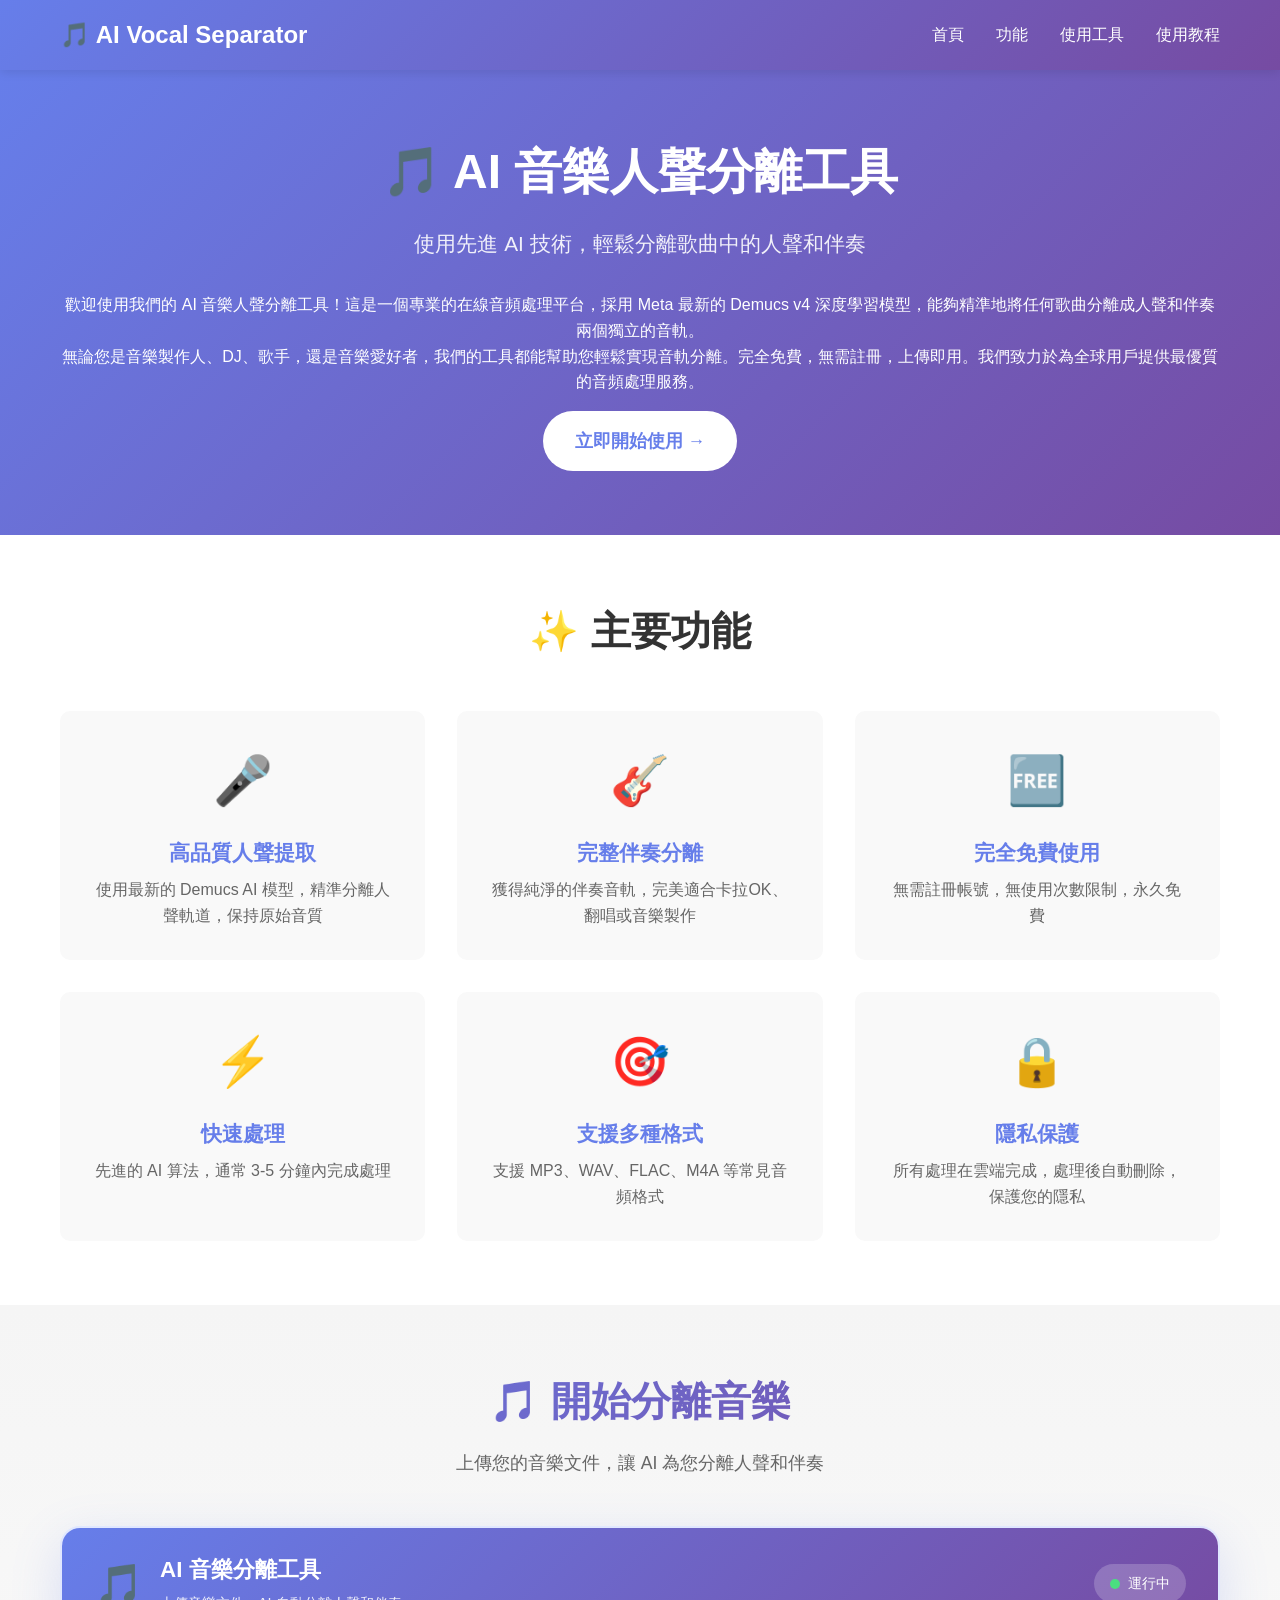
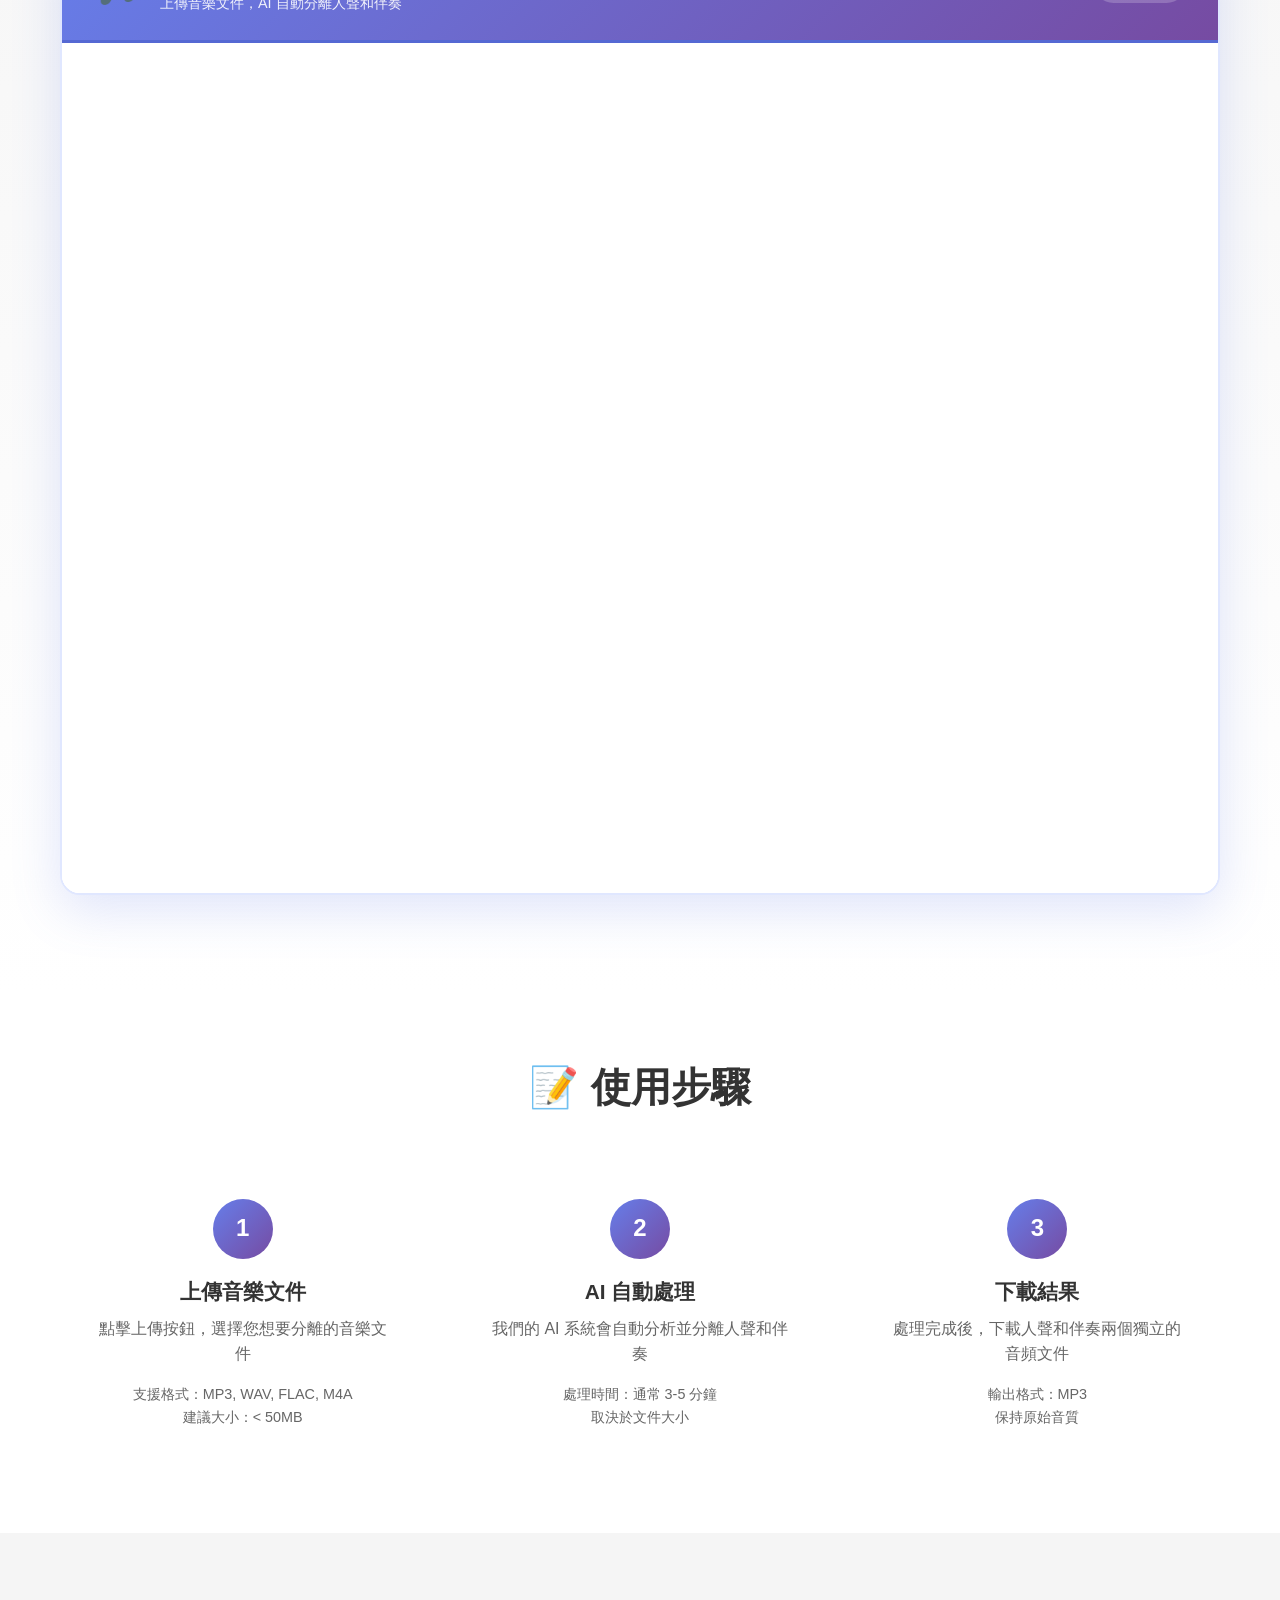
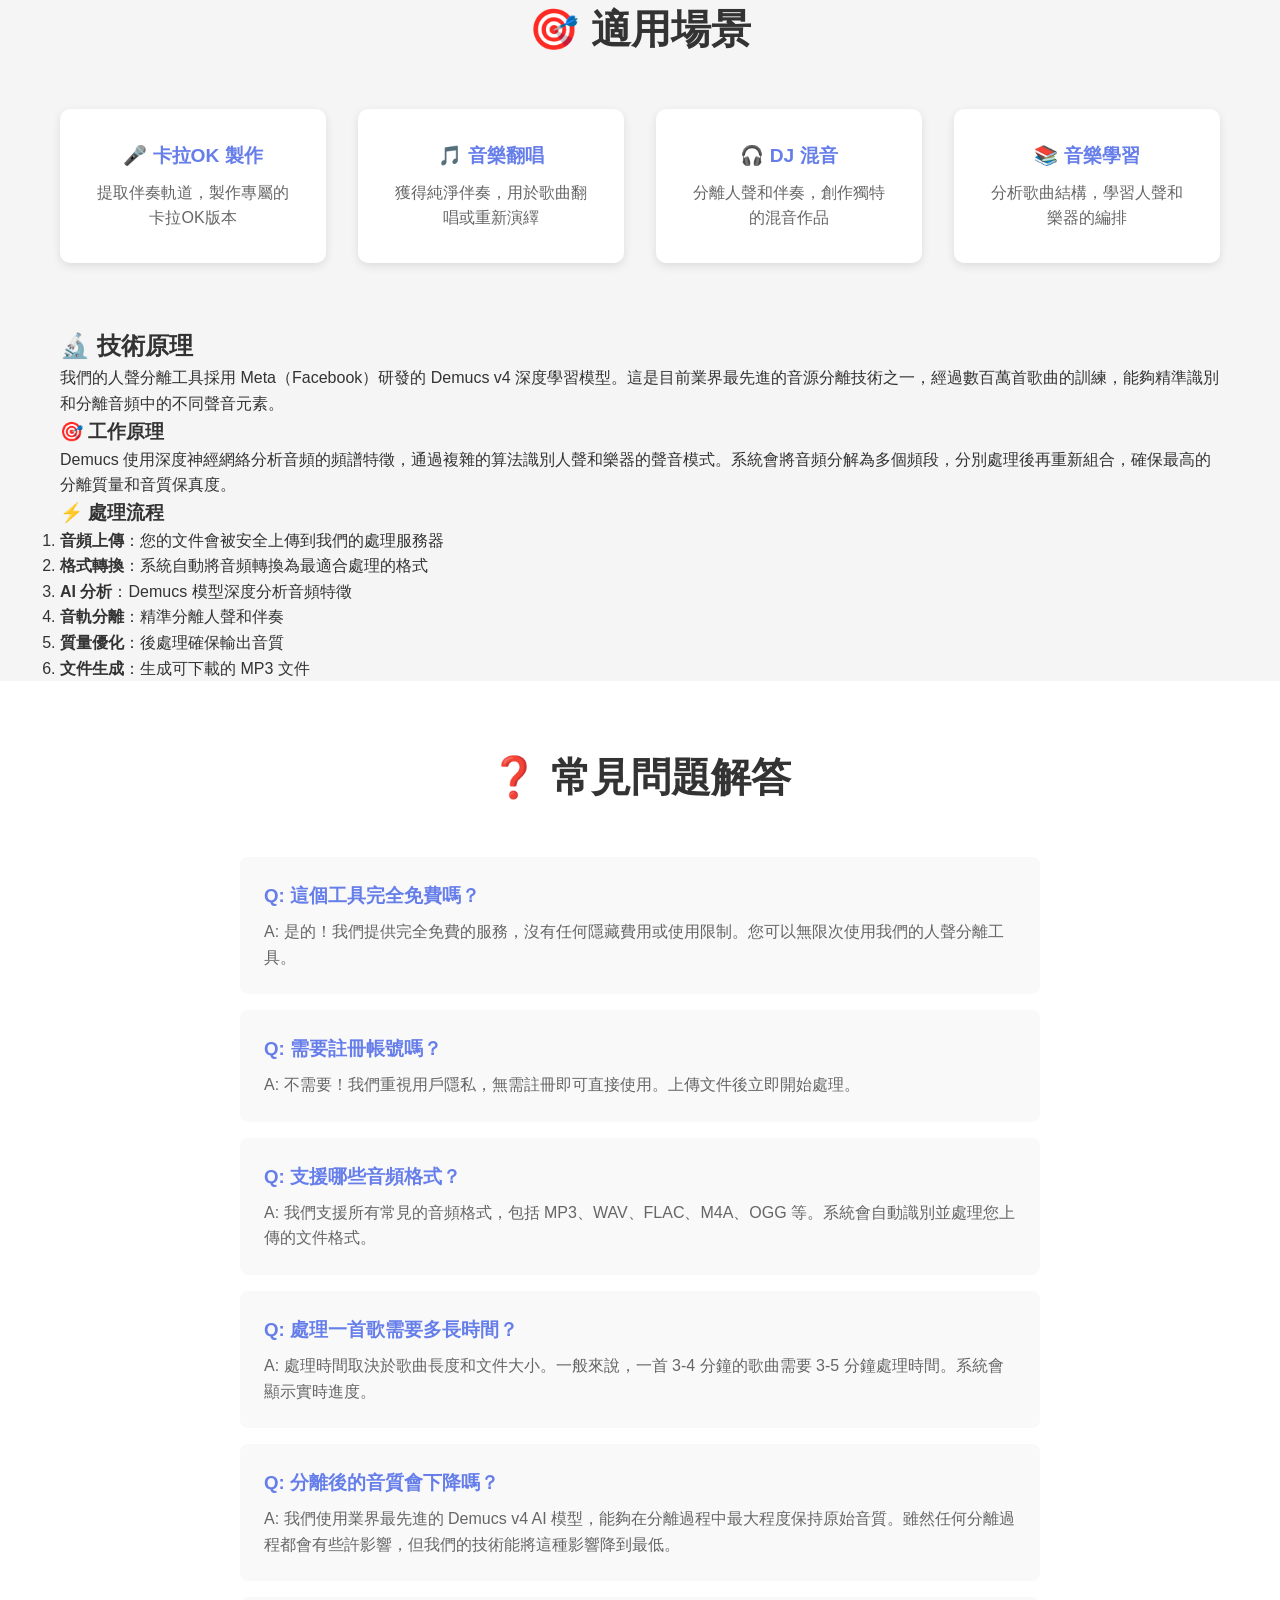
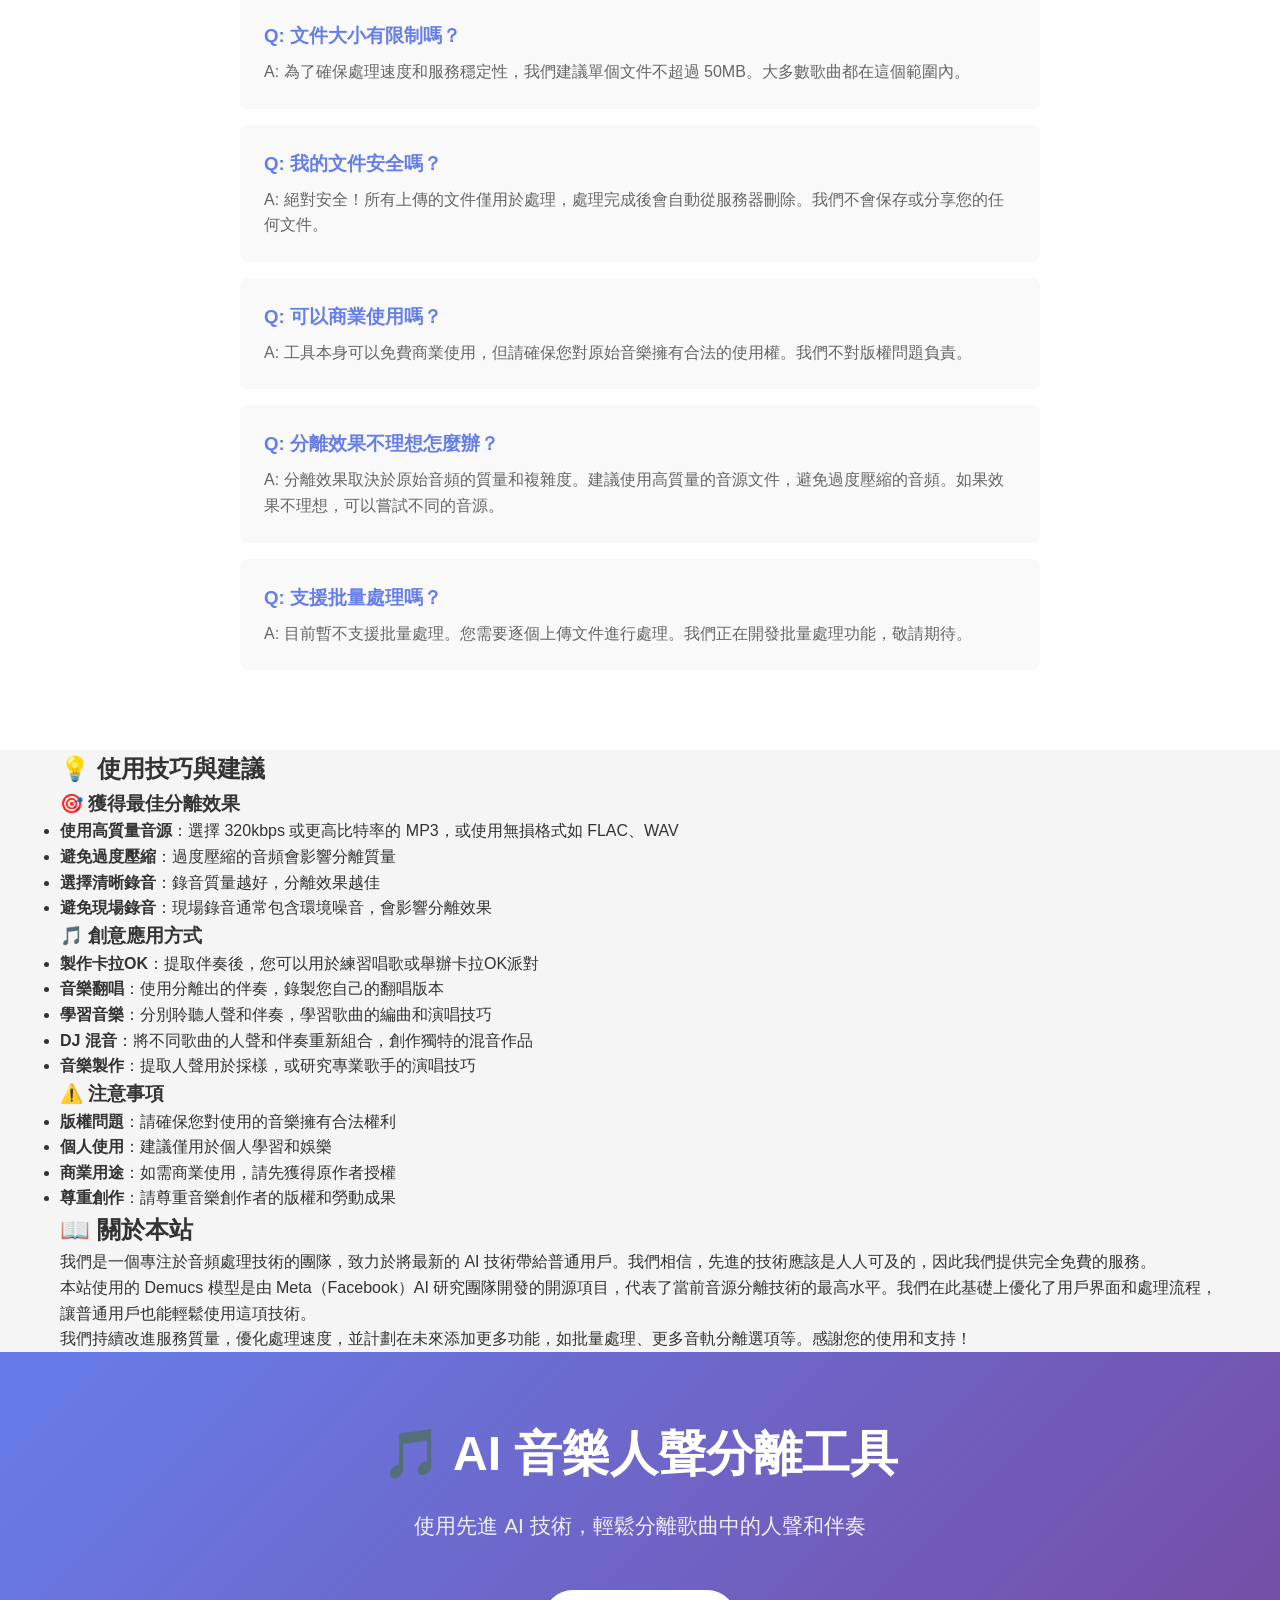
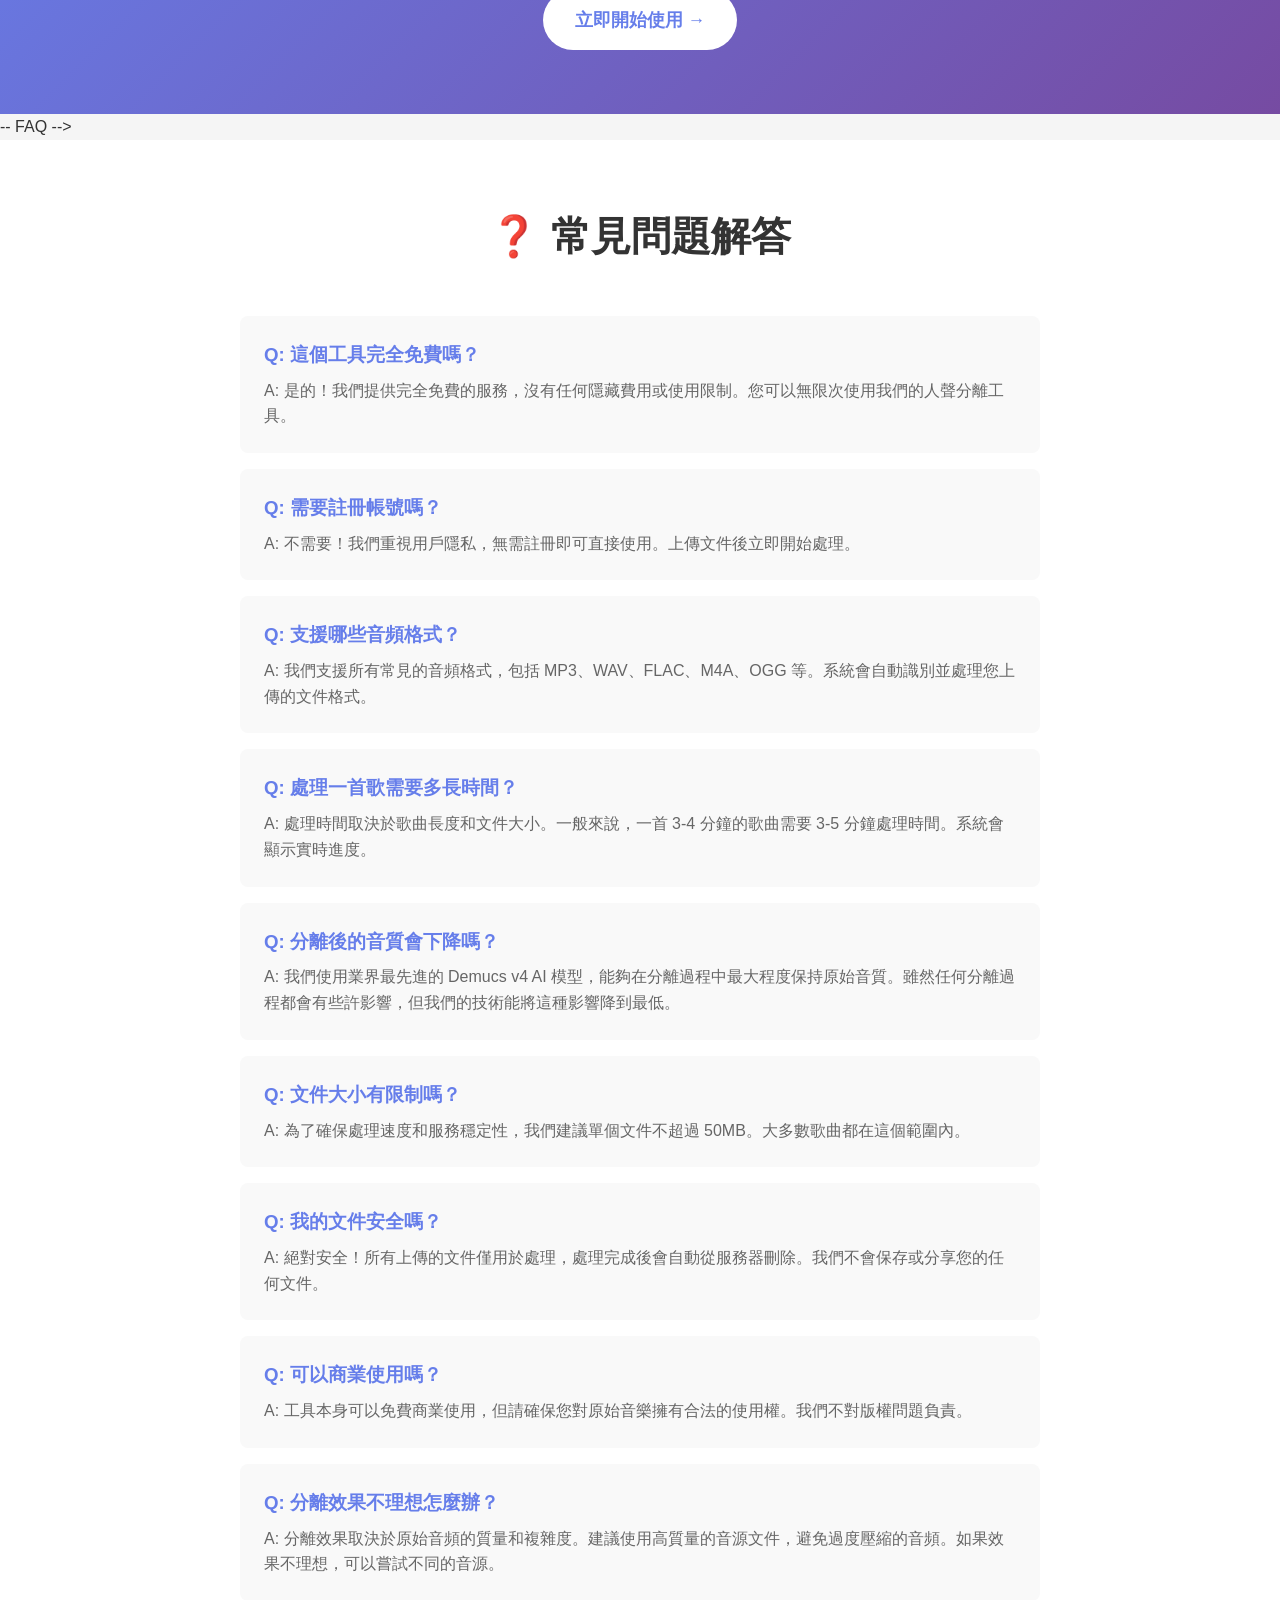
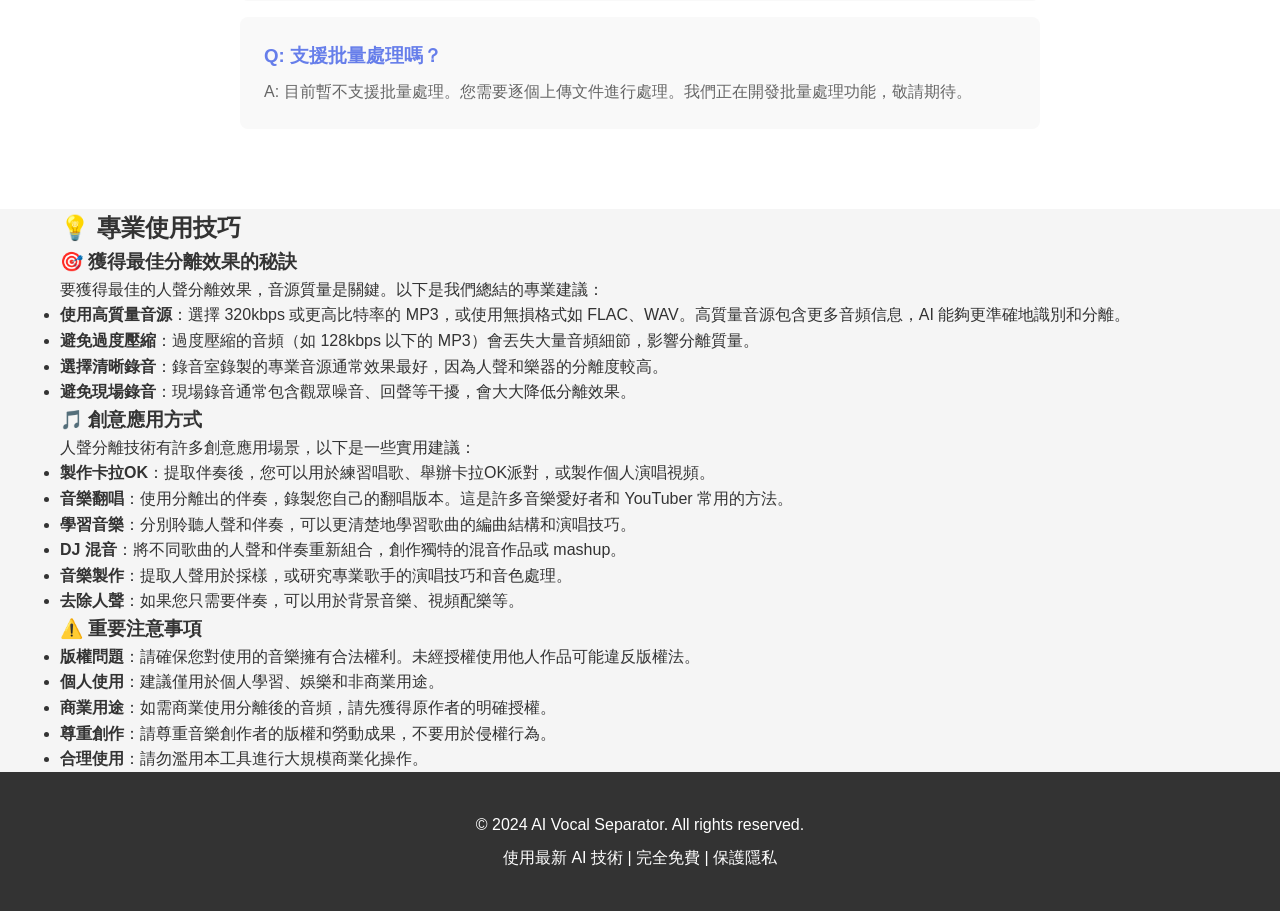
==== commit 070dae30: "Improve iframe integration with custom header and better styling" ====
--- a/index.html
+++ b/index.html
@@ -130,14 +130,30 @@
                 -->
                 
                 <!-- 嵌入 HF Space -->
-                <div class="tool-container">
-                    <iframe 
-                        src="https://winyoulife-vocal-separator.hf.space" 
-                        frameborder="0"
-                        width="100%"
-                        height="800px"
-                        style="border: 2px solid #e0e0e0; border-radius: 10px;">
-                    </iframe>
+                <div class="tool-wrapper">
+                    <div class="tool-header">
+                        <div class="tool-header-content">
+                            <span class="tool-icon">🎵</span>
+                            <div class="tool-header-text">
+                                <h3>AI 音樂分離工具</h3>
+                                <p>上傳音樂文件，AI 自動分離人聲和伴奏</p>
+                            </div>
+                        </div>
+                        <div class="tool-status">
+                            <span class="status-dot"></span>
+                            <span>運行中</span>
+                        </div>
+                    </div>
+                    <div class="tool-container">
+                        <iframe 
+                            src="https://winyoulife-vocal-separator.hf.space?__theme=light" 
+                            frameborder="0"
+                            width="100%"
+                            height="850px"
+                            allow="microphone; camera"
+                            loading="lazy">
+                        </iframe>
+                    </div>
                 </div>
                 
                 <!-- AdSense 廣告位 3 - 審核通過後啟用 -->
--- a/styles.css
+++ b/styles.css
@@ -155,7 +155,7 @@
 /* 工具區塊 */
 .tool-section {
     padding: 4rem 0;
-    background: #f5f5f5;
+    background: linear-gradient(180deg, #f5f5f5 0%, #ffffff 100%);
 }
 
 .tool-section h2 {
@@ -163,28 +163,119 @@
     font-size: 2.5rem;
     margin-bottom: 1rem;
     color: #333;
+    background: linear-gradient(135deg, #667eea 0%, #764ba2 100%);
+    -webkit-background-clip: text;
+    -webkit-text-fill-color: transparent;
+    background-clip: text;
 }
 
 .section-subtitle {
     text-align: center;
     font-size: 1.1rem;
     color: #666;
-    margin-bottom: 2rem;
-}
-
+    margin-bottom: 3rem;
+}
+
+/* 工具包裝器 */
+.tool-wrapper {
+    margin: 2rem 0;
+    border-radius: 20px;
+    overflow: hidden;
+    box-shadow: 0 15px 50px rgba(102, 126, 234, 0.2);
+    background: white;
+    border: 2px solid #e0e7ff;
+    transition: transform 0.3s, box-shadow 0.3s;
+}
+
+.tool-wrapper:hover {
+    transform: translateY(-5px);
+    box-shadow: 0 20px 60px rgba(102, 126, 234, 0.25);
+}
+
+/* 工具標題欄 */
+.tool-header {
+    background: linear-gradient(135deg, #667eea 0%, #764ba2 100%);
+    padding: 1.5rem 2rem;
+    display: flex;
+    justify-content: space-between;
+    align-items: center;
+    border-bottom: 3px solid #5568d3;
+}
+
+.tool-header-content {
+    display: flex;
+    align-items: center;
+    gap: 1rem;
+}
+
+.tool-icon {
+    font-size: 2.5rem;
+    animation: pulse 2s ease-in-out infinite;
+}
+
+@keyframes pulse {
+    0%, 100% {
+        transform: scale(1);
+    }
+    50% {
+        transform: scale(1.1);
+    }
+}
+
+.tool-header-text h3 {
+    color: white;
+    font-size: 1.4rem;
+    margin: 0;
+    font-weight: 600;
+}
+
+.tool-header-text p {
+    color: rgba(255, 255, 255, 0.9);
+    font-size: 0.9rem;
+    margin: 0.3rem 0 0 0;
+}
+
+.tool-status {
+    display: flex;
+    align-items: center;
+    gap: 0.5rem;
+    background: rgba(255, 255, 255, 0.2);
+    padding: 0.5rem 1rem;
+    border-radius: 20px;
+    color: white;
+    font-size: 0.9rem;
+}
+
+.status-dot {
+    width: 10px;
+    height: 10px;
+    background: #4ade80;
+    border-radius: 50%;
+    animation: blink 2s ease-in-out infinite;
+}
+
+@keyframes blink {
+    0%, 100% {
+        opacity: 1;
+    }
+    50% {
+        opacity: 0.5;
+    }
+}
+
+/* 工具容器 */
 .tool-container {
     background: white;
-    border-radius: 10px;
-    padding: 1rem;
-    box-shadow: 0 5px 20px rgba(0,0,0,0.1);
-    margin: 2rem 0;
+    padding: 0;
+    overflow: hidden;
 }
 
 .tool-container iframe {
     width: 100%;
-    min-height: 800px;
+    min-height: 850px;
     border: none;
-    border-radius: 8px;
+    display: block;
+    background: white;
 }
 
 /* 使用步驟 */
@@ -346,7 +437,26 @@
         grid-template-columns: 1fr;
     }
     
+    .tool-header {
+        flex-direction: column;
+        gap: 1rem;
+        padding: 1rem;
+    }
+    
+    .tool-header-content {
+        flex-direction: column;
+        text-align: center;
+    }
+    
+    .tool-header-text h3 {
+        font-size: 1.2rem;
+    }
+    
+    .tool-header-text p {
+        font-size: 0.85rem;
+    }
+    
     .tool-container iframe {
-        min-height: 600px;
-    }
-}
+        min-height: 700px;
+    }
+}
